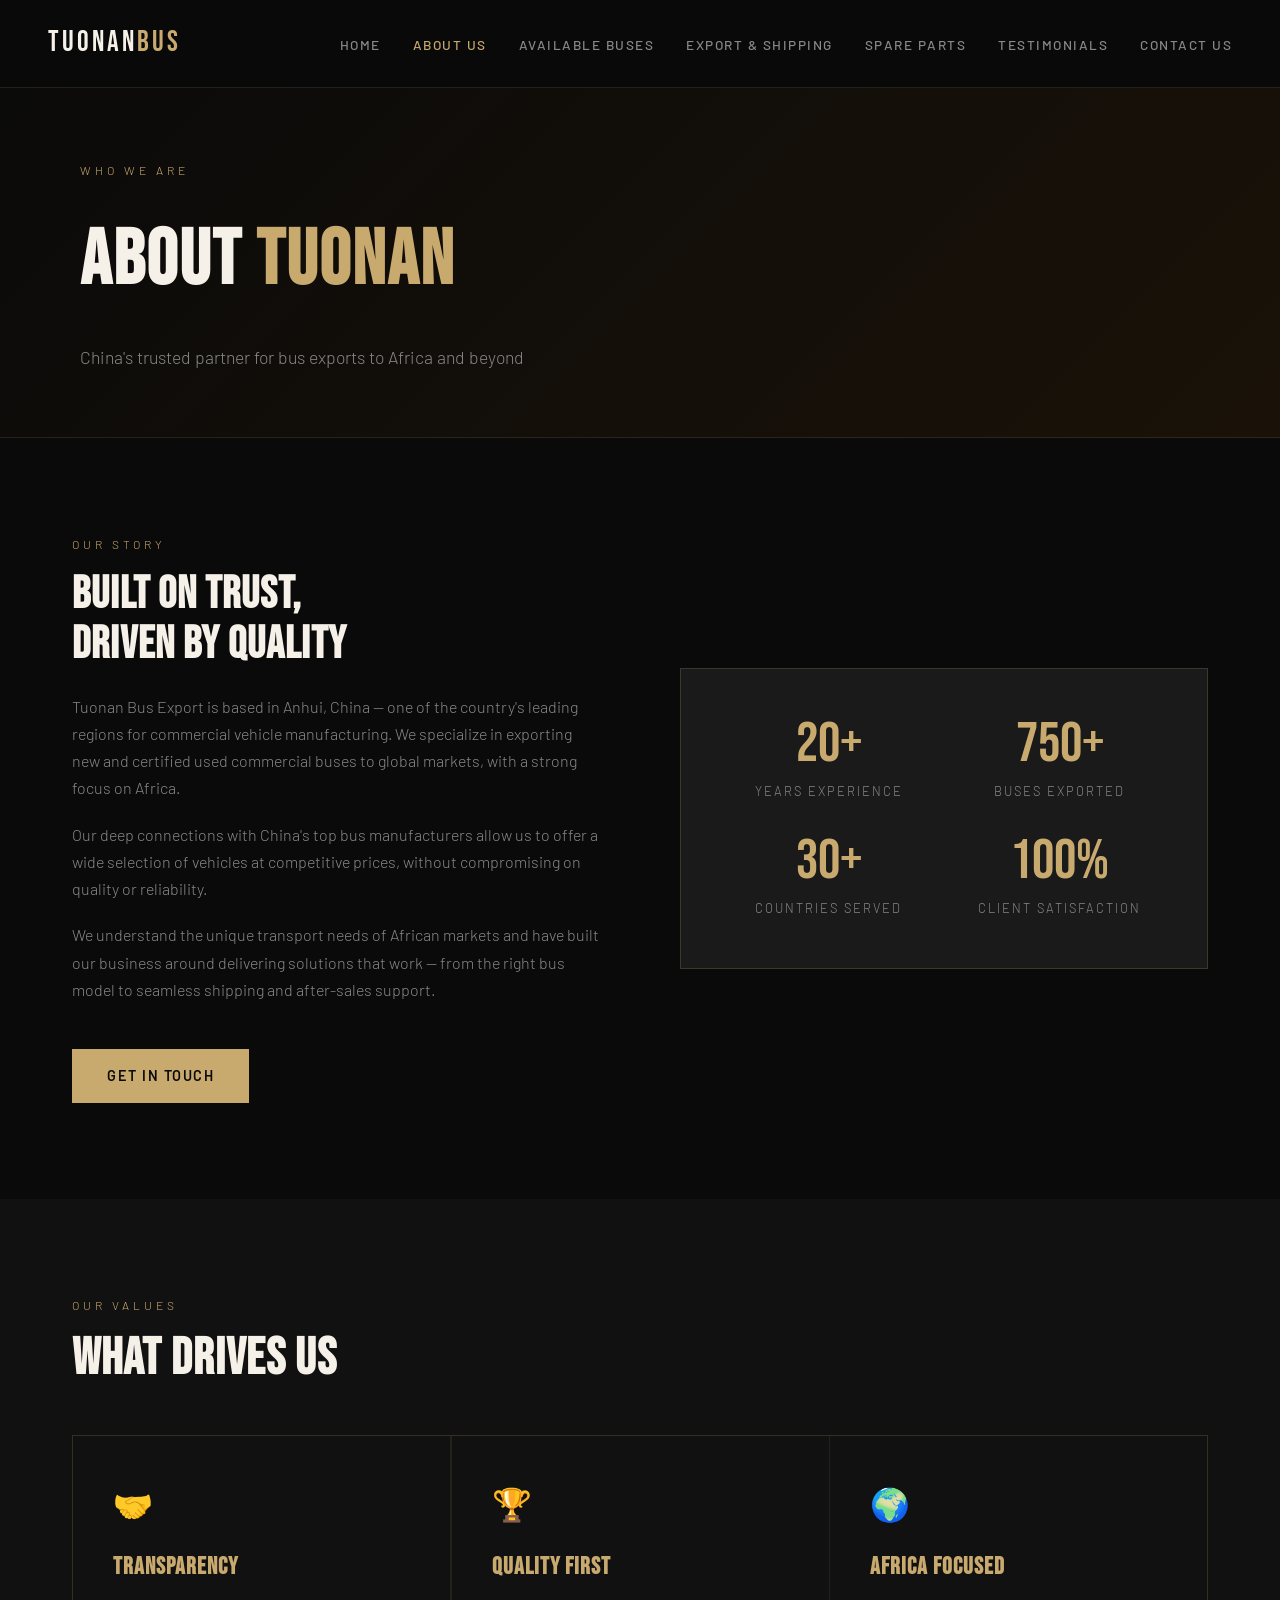
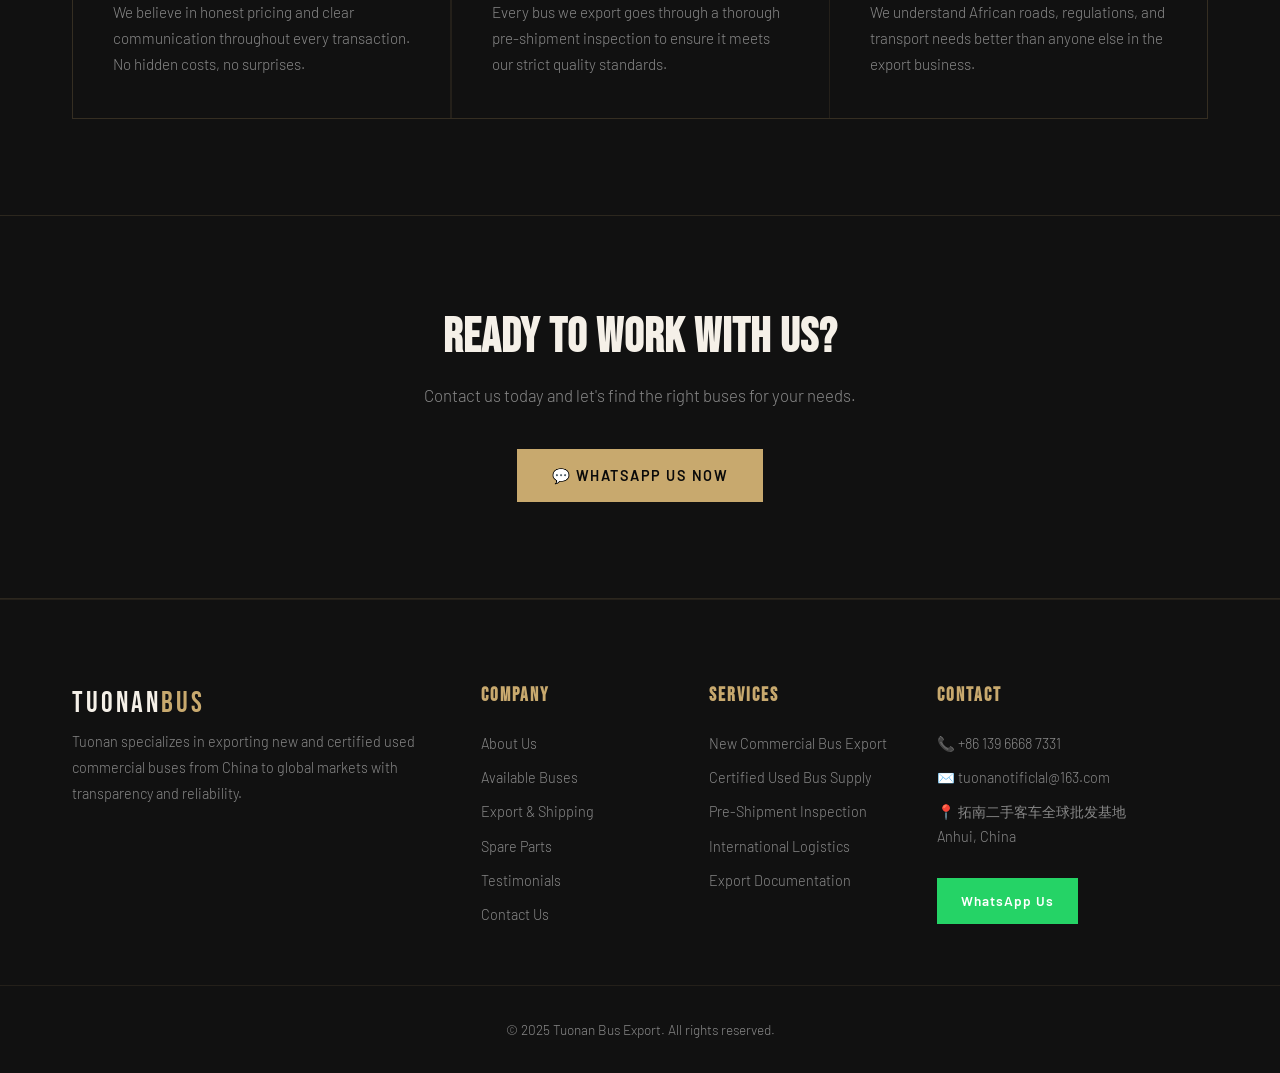
==== about.html @ c0661e37 "Add files via upload" ====
<!DOCTYPE html>
<html lang="en">
<head>
<meta charset="UTF-8">
<meta name="viewport" content="width=device-width, initial-scale=1.0">
<title>About Us | Tuonan Bus Export</title>
<link rel="preconnect" href="https://fonts.googleapis.com">
<link href="https://fonts.googleapis.com/css2?family=Bebas+Neue&family=Barlow:wght@300;400;500;600&display=swap" rel="stylesheet">
<link rel="stylesheet" href="style.css">
</head>
<body>

<nav class="navbar">
  <a href="index.html" class="logo">TUONAN<span>BUS</span></a>
  <button class="hamburger" onclick="toggleMenu()">&#9776;</button>
  <ul class="nav-links" id="navLinks">
    <li><a href="index.html">Home</a></li>
    <li><a href="about.html" class="active">About Us</a></li>
    <li><a href="buses.html">Available Buses</a></li>
    <li><a href="export.html">Export & Shipping</a></li>
    <li><a href="spareparts.html">Spare Parts</a></li>
    <li><a href="testimonials.html">Testimonials</a></li>
    <li><a href="contact.html">Contact Us</a></li>
  </ul>
</nav>

<div class="page-hero">
  <div class="container">
    <div class="section-label">Who We Are</div>
    <h1>About <span>Tuonan</span></h1>
    <p>China's trusted partner for bus exports to Africa and beyond</p>
  </div>
</div>

<section class="about-section">
  <div class="container">
    <div class="about-grid">
      <div class="about-text">
        <div class="section-label">Our Story</div>
        <h2>Built on Trust,<br>Driven by Quality</h2>
        <p>Tuonan Bus Export is based in Anhui, China — one of the country's leading regions for commercial vehicle manufacturing. We specialize in exporting new and certified used commercial buses to global markets, with a strong focus on Africa.</p>
        <p>Our deep connections with China's top bus manufacturers allow us to offer a wide selection of vehicles at competitive prices, without compromising on quality or reliability.</p>
        <p>We understand the unique transport needs of African markets and have built our business around delivering solutions that work — from the right bus model to seamless shipping and after-sales support.</p>
        <br>
        <a href="contact.html" class="btn-primary">Get In Touch</a>
      </div>
      <div class="about-visual">
        <div class="stat-grid">
          <div class="stat-item">
            <div class="stat-num">20+</div>
            <div class="stat-label">Years Experience</div>
          </div>
          <div class="stat-item">
            <div class="stat-num">750+</div>
            <div class="stat-label">Buses Exported</div>
          </div>
          <div class="stat-item">
            <div class="stat-num">30+</div>
            <div class="stat-label">Countries Served</div>
          </div>
          <div class="stat-item">
            <div class="stat-num">100%</div>
            <div class="stat-label">Client Satisfaction</div>
          </div>
        </div>
      </div>
    </div>
  </div>
</section>

<section class="why-section">
  <div class="container">
    <div class="section-label">Our Values</div>
    <h2>What Drives Us</h2>
    <div class="why-grid">
      <div class="why-card">
        <div class="why-icon">🤝</div>
        <h3>Transparency</h3>
        <p>We believe in honest pricing and clear communication throughout every transaction. No hidden costs, no surprises.</p>
      </div>
      <div class="why-card">
        <div class="why-icon">🏆</div>
        <h3>Quality First</h3>
        <p>Every bus we export goes through a thorough pre-shipment inspection to ensure it meets our strict quality standards.</p>
      </div>
      <div class="why-card">
        <div class="why-icon">🌍</div>
        <h3>Africa Focused</h3>
        <p>We understand African roads, regulations, and transport needs better than anyone else in the export business.</p>
      </div>
    </div>
  </div>
</section>

<section class="cta-section">
  <div class="container">
    <h2>Ready to Work With Us?</h2>
    <p>Contact us today and let's find the right buses for your needs.</p>
    <a href="https://wa.me/8613966687331?text=Hello,%20I%20am%20interested%20in%20your%20buses" class="btn-primary" target="_blank">💬 WhatsApp Us Now</a>
  </div>
</section>

<footer class="footer">
  <div class="container footer-grid">
    <div class="footer-col">
      <a href="index.html" class="logo">TUONAN<span>BUS</span></a>
      <p>Tuonan specializes in exporting new and certified used commercial buses from China to global markets with transparency and reliability.</p>
    </div>
    <div class="footer-col">
      <h4>Company</h4>
      <ul>
        <li><a href="about.html">About Us</a></li>
        <li><a href="buses.html">Available Buses</a></li>
        <li><a href="export.html">Export & Shipping</a></li>
        <li><a href="spareparts.html">Spare Parts</a></li>
        <li><a href="testimonials.html">Testimonials</a></li>
        <li><a href="contact.html">Contact Us</a></li>
      </ul>
    </div>
    <div class="footer-col">
      <h4>Services</h4>
      <ul>
        <li>New Commercial Bus Export</li>
        <li>Certified Used Bus Supply</li>
        <li>Pre-Shipment Inspection</li>
        <li>International Logistics</li>
        <li>Export Documentation</li>
      </ul>
    </div>
    <div class="footer-col">
      <h4>Contact</h4>
      <ul>
        <li>📞 +86 139 6668 7331</li>
        <li>✉️ tuonanotificlal@163.com</li>
        <li>📍 拓南二手客车全球批发基地<br>Anhui, China</li>
      </ul>
      <a href="https://wa.me/8613966687331" class="whatsapp-btn" target="_blank">WhatsApp Us</a>
    </div>
  </div>
  <div class="footer-bottom">
    <p>© 2025 Tuonan Bus Export. All rights reserved.</p>
  </div>
</footer>

<script src="main.js"></script>
</body>
</html>
---- style.css ----
/* ===== ROOT & RESET ===== */
:root {
  --gold: #c8a96e;
  --gold-dark: #8b7355;
  --black: #0a0a0a;
  --dark: #111111;
  --dark2: #1a1a1a;
  --dark3: #222222;
  --white: #f5f0e8;
  --gray: #888888;
  --font-display: 'Bebas Neue', sans-serif;
  --font-body: 'Barlow', sans-serif;
}

*, *::before, *::after { box-sizing: border-box; margin: 0; padding: 0; }

html { scroll-behavior: smooth; }

body {
  background: var(--black);
  color: var(--white);
  font-family: var(--font-body);
  font-weight: 300;
  line-height: 1.7;
  overflow-x: hidden;
}

a { text-decoration: none; color: inherit; }
ul { list-style: none; }
img { max-width: 100%; display: block; }

.container {
  max-width: 1200px;
  margin: 0 auto;
  padding: 0 2rem;
}

/* ===== NAVBAR ===== */
.navbar {
  position: fixed;
  top: 0; left: 0; right: 0;
  z-index: 1000;
  display: flex;
  align-items: center;
  justify-content: space-between;
  padding: 1.2rem 3rem;
  background: rgba(10,10,10,0.95);
  backdrop-filter: blur(10px);
  border-bottom: 1px solid rgba(200,169,110,0.15);
}

.logo {
  font-family: var(--font-display);
  font-size: 1.8rem;
  letter-spacing: 3px;
  color: var(--white);
}
.logo span { color: var(--gold); }

.nav-links {
  display: flex;
  gap: 2rem;
  align-items: center;
}

.nav-links a {
  font-size: 0.85rem;
  font-weight: 500;
  letter-spacing: 1.5px;
  text-transform: uppercase;
  color: var(--gray);
  transition: color 0.3s;
}
.nav-links a:hover,
.nav-links a.active { color: var(--gold); }

.hamburger {
  display: none;
  background: none;
  border: none;
  color: var(--white);
  font-size: 1.5rem;
  cursor: pointer;
}

/* ===== BUTTONS ===== */
.btn-primary {
  display: inline-block;
  background: var(--gold);
  color: var(--black);
  padding: 0.9rem 2.2rem;
  font-family: var(--font-body);
  font-weight: 600;
  font-size: 0.9rem;
  letter-spacing: 1.5px;
  text-transform: uppercase;
  transition: background 0.3s, transform 0.2s;
}
.btn-primary:hover { background: #d4b87a; transform: translateY(-2px); }

.btn-secondary {
  display: inline-block;
  border: 1px solid var(--gold);
  color: var(--gold);
  padding: 0.9rem 2.2rem;
  font-weight: 600;
  font-size: 0.9rem;
  letter-spacing: 1.5px;
  text-transform: uppercase;
  transition: all 0.3s;
}
.btn-secondary:hover { background: var(--gold); color: var(--black); }

/* ===== HERO ===== */
.hero {
  position: relative;
  min-height: 100vh;
  display: flex;
  flex-direction: column;
  justify-content: center;
  padding: 8rem 3rem 4rem;
  background: linear-gradient(135deg, #0a0a0a 0%, #1a1208 50%, #0a0a0a 100%);
  overflow: hidden;
}

.hero::before {
  content: '';
  position: absolute;
  top: 0; left: 0; right: 0; bottom: 0;
  background: 
    radial-gradient(ellipse at 70% 50%, rgba(200,169,110,0.08) 0%, transparent 60%),
    radial-gradient(ellipse at 20% 80%, rgba(200,169,110,0.05) 0%, transparent 50%);
  pointer-events: none;
}

.hero-content {
  position: relative;
  max-width: 750px;
  animation: fadeUp 1s ease both;
}

.hero-sub {
  font-size: 0.85rem;
  letter-spacing: 4px;
  text-transform: uppercase;
  color: var(--gold);
  margin-bottom: 1rem;
}

.hero h1 {
  font-family: var(--font-display);
  font-size: clamp(3.5rem, 8vw, 7rem);
  line-height: 1;
  letter-spacing: 2px;
  color: var(--white);
  margin-bottom: 1.5rem;
}
.hero h1 span { color: var(--gold); }

.hero-desc {
  font-size: 1.1rem;
  color: var(--gray);
  max-width: 500px;
  margin-bottom: 2.5rem;
}

.hero-btns {
  display: flex;
  gap: 1rem;
  flex-wrap: wrap;
}

.hero-badge {
  position: relative;
  display: flex;
  align-items: center;
  gap: 0;
  margin-top: 5rem;
  border: 1px solid rgba(200,169,110,0.2);
  width: fit-content;
  animation: fadeUp 1s 0.3s ease both;
}

.badge-item {
  display: flex;
  flex-direction: column;
  padding: 1.5rem 2.5rem;
}

.badge-num {
  font-family: var(--font-display);
  font-size: 2.5rem;
  color: var(--gold);
  line-height: 1;
}

.badge-label {
  font-size: 0.75rem;
  letter-spacing: 2px;
  text-transform: uppercase;
  color: var(--gray);
  margin-top: 0.3rem;
}

.badge-divider {
  width: 1px;
  height: 60px;
  background: rgba(200,169,110,0.2);
}

/* ===== SECTIONS ===== */
.section-label {
  font-size: 0.75rem;
  letter-spacing: 4px;
  text-transform: uppercase;
  color: var(--gold);
  margin-bottom: 1rem;
}

section h2 {
  font-family: var(--font-display);
  font-size: clamp(2rem, 4vw, 3.5rem);
  letter-spacing: 1px;
  line-height: 1.1;
  margin-bottom: 3rem;
}

/* ===== WHY SECTION ===== */
.why-section {
  padding: 6rem 0;
  background: var(--dark);
}

.why-grid {
  display: grid;
  grid-template-columns: repeat(auto-fit, minmax(300px, 1fr));
  gap: 1.5px;
  background: rgba(200,169,110,0.1);
  border: 1px solid rgba(200,169,110,0.1);
}

.why-card {
  background: var(--dark);
  padding: 2.5rem;
  transition: background 0.3s;
}
.why-card:hover { background: var(--dark2); }

.why-icon {
  font-size: 2rem;
  margin-bottom: 1rem;
}

.why-card h3 {
  font-family: var(--font-display);
  font-size: 1.5rem;
  letter-spacing: 1px;
  color: var(--gold);
  margin-bottom: 0.8rem;
}

.why-card p {
  color: var(--gray);
  font-size: 0.95rem;
  line-height: 1.7;
}

/* ===== BUS TYPES ===== */
.bus-types {
  padding: 6rem 0;
  background: var(--black);
}

.bus-grid {
  display: grid;
  grid-template-columns: repeat(auto-fit, minmax(300px, 1fr));
  gap: 1.5rem;
}

.bus-type-card {
  background: var(--dark2);
  border: 1px solid rgba(200,169,110,0.1);
  overflow: hidden;
  transition: transform 0.3s, border-color 0.3s;
}
.bus-type-card:hover { transform: translateY(-5px); border-color: var(--gold); }

.bus-type-img {
  height: 200px;
  opacity: 0.6;
}

.bus-type-card h3 {
  font-family: var(--font-display);
  font-size: 1.8rem;
  letter-spacing: 1px;
  padding: 1.5rem 1.5rem 0.5rem;
  color: var(--white);
}

.bus-type-card p {
  color: var(--gray);
  padding: 0 1.5rem 1rem;
  font-size: 0.95rem;
}

.link-arrow {
  display: inline-block;
  color: var(--gold);
  font-weight: 500;
  font-size: 0.9rem;
  padding: 0 1.5rem 1.5rem;
  letter-spacing: 1px;
  transition: letter-spacing 0.3s;
}
.link-arrow:hover { letter-spacing: 3px; }

/* ===== CTA SECTION ===== */
.cta-section {
  padding: 6rem 0;
  background: var(--dark);
  text-align: center;
  border-top: 1px solid rgba(200,169,110,0.15);
  border-bottom: 1px solid rgba(200,169,110,0.15);
}

.cta-section h2 {
  font-family: var(--font-display);
  font-size: clamp(2rem, 4vw, 3rem);
  margin-bottom: 1rem;
}

.cta-section p {
  color: var(--gray);
  margin-bottom: 2.5rem;
  font-size: 1.05rem;
}

/* ===== FOOTER ===== */
.footer {
  background: var(--dark);
  padding: 5rem 0 2rem;
  border-top: 1px solid rgba(200,169,110,0.1);
}

.footer-grid {
  display: grid;
  grid-template-columns: 2fr 1fr 1fr 1.5fr;
  gap: 3rem;
  margin-bottom: 3rem;
}

.footer-col .logo { margin-bottom: 1rem; }
.footer-col p { color: var(--gray); font-size: 0.9rem; line-height: 1.8; }

.footer-col h4 {
  font-family: var(--font-display);
  font-size: 1.2rem;
  letter-spacing: 2px;
  color: var(--gold);
  margin-bottom: 1.2rem;
}

.footer-col ul li {
  color: var(--gray);
  font-size: 0.9rem;
  margin-bottom: 0.6rem;
  transition: color 0.3s;
}

.footer-col ul li a { color: var(--gray); transition: color 0.3s; }
.footer-col ul li a:hover { color: var(--gold); }

.whatsapp-btn {
  display: inline-block;
  margin-top: 1.2rem;
  background: #25D366;
  color: #fff;
  padding: 0.7rem 1.5rem;
  font-weight: 600;
  font-size: 0.85rem;
  letter-spacing: 1px;
  transition: background 0.3s;
}
.whatsapp-btn:hover { background: #1ebe5d; }

.footer-bottom {
  border-top: 1px solid rgba(200,169,110,0.1);
  padding-top: 2rem;
  text-align: center;
  color: var(--gray);
  font-size: 0.85rem;
}

/* ===== PAGE HERO (inner pages) ===== */
.page-hero {
  padding: 10rem 3rem 4rem;
  background: linear-gradient(135deg, #0a0a0a 0%, #1a1208 100%);
  border-bottom: 1px solid rgba(200,169,110,0.15);
}

.page-hero h1 {
  font-family: var(--font-display);
  font-size: clamp(3rem, 6vw, 5rem);
  letter-spacing: 2px;
  color: var(--white);
}

.page-hero h1 span { color: var(--gold); }
.page-hero p { color: var(--gray); font-size: 1.1rem; margin-top: 1rem; max-width: 600px; }

/* ===== ABOUT PAGE ===== */
.about-section {
  padding: 6rem 0;
}

.about-grid {
  display: grid;
  grid-template-columns: 1fr 1fr;
  gap: 5rem;
  align-items: center;
}

.about-text h2 {
  font-family: var(--font-display);
  font-size: 2.8rem;
  letter-spacing: 1px;
  margin-bottom: 1.5rem;
}

.about-text p { color: var(--gray); margin-bottom: 1.2rem; font-size: 1rem; }

.about-visual {
  background: var(--dark2);
  border: 1px solid rgba(200,169,110,0.2);
  padding: 3rem;
}

.stat-grid {
  display: grid;
  grid-template-columns: 1fr 1fr;
  gap: 2rem;
}

.stat-item { text-align: center; }
.stat-num {
  font-family: var(--font-display);
  font-size: 3.5rem;
  color: var(--gold);
  line-height: 1;
}
.stat-label {
  font-size: 0.8rem;
  letter-spacing: 2px;
  text-transform: uppercase;
  color: var(--gray);
  margin-top: 0.5rem;
}

/* ===== BUSES PAGE ===== */
.buses-section {
  padding: 6rem 0;
}

.buses-grid {
  display: grid;
  grid-template-columns: repeat(auto-fit, minmax(350px, 1fr));
  gap: 2rem;
}

.bus-card {
  background: var(--dark2);
  border: 1px solid rgba(200,169,110,0.1);
  transition: border-color 0.3s, transform 0.3s;
}
.bus-card:hover { border-color: var(--gold); transform: translateY(-5px); }

.bus-card-img {
  height: 220px;
  background: linear-gradient(135deg, var(--dark3), var(--dark2));
  display: flex;
  align-items: center;
  justify-content: center;
  font-size: 4rem;
}

.bus-card-body { padding: 1.5rem; }

.bus-card-body h3 {
  font-family: var(--font-display);
  font-size: 1.8rem;
  letter-spacing: 1px;
  color: var(--white);
  margin-bottom: 0.5rem;
}

.bus-tag {
  display: inline-block;
  background: rgba(200,169,110,0.15);
  color: var(--gold);
  font-size: 0.75rem;
  letter-spacing: 2px;
  text-transform: uppercase;
  padding: 0.3rem 0.8rem;
  margin-bottom: 1rem;
}

.bus-card-body p { color: var(--gray); font-size: 0.95rem; margin-bottom: 1.5rem; }

.bus-specs {
  display: grid;
  grid-template-columns: 1fr 1fr;
  gap: 0.8rem;
  margin-bottom: 1.5rem;
  padding-top: 1rem;
  border-top: 1px solid rgba(200,169,110,0.1);
}

.spec { font-size: 0.85rem; color: var(--gray); }
.spec strong { color: var(--white); display: block; }

/* ===== EXPORT PAGE ===== */
.export-section {
  padding: 6rem 0;
}

.process-steps {
  display: grid;
  grid-template-columns: repeat(auto-fit, minmax(250px, 1fr));
  gap: 0;
  border: 1px solid rgba(200,169,110,0.1);
}

.step {
  padding: 2.5rem;
  border-right: 1px solid rgba(200,169,110,0.1);
  position: relative;
}
.step:last-child { border-right: none; }

.step-num {
  font-family: var(--font-display);
  font-size: 4rem;
  color: rgba(200,169,110,0.15);
  line-height: 1;
  margin-bottom: 1rem;
}

.step h3 {
  font-family: var(--font-display);
  font-size: 1.4rem;
  color: var(--gold);
  margin-bottom: 0.8rem;
  letter-spacing: 1px;
}

.step p { color: var(--gray); font-size: 0.9rem; }

/* ===== SPARE PARTS PAGE ===== */
.parts-section { padding: 6rem 0; }

.parts-grid {
  display: grid;
  grid-template-columns: repeat(auto-fit, minmax(280px, 1fr));
  gap: 1.5rem;
}

.part-card {
  background: var(--dark2);
  border: 1px solid rgba(200,169,110,0.1);
  padding: 2rem;
  transition: border-color 0.3s;
}
.part-card:hover { border-color: var(--gold); }

.part-icon { font-size: 2.5rem; margin-bottom: 1rem; }

.part-card h3 {
  font-family: var(--font-display);
  font-size: 1.5rem;
  letter-spacing: 1px;
  color: var(--white);
  margin-bottom: 0.8rem;
}

.part-card p { color: var(--gray); font-size: 0.9rem; }

/* ===== TESTIMONIALS PAGE ===== */
.testimonials-section { padding: 6rem 0; }

.testimonials-grid {
  display: grid;
  grid-template-columns: repeat(auto-fit, minmax(350px, 1fr));
  gap: 2rem;
}

.testimonial-card {
  background: var(--dark2);
  border: 1px solid rgba(200,169,110,0.1);
  padding: 2.5rem;
  position: relative;
}

.testimonial-card::before {
  content: '"';
  font-family: var(--font-display);
  font-size: 6rem;
  color: rgba(200,169,110,0.15);
  position: absolute;
  top: 0.5rem;
  left: 1.5rem;
  line-height: 1;
}

.testimonial-text {
  color: var(--gray);
  font-size: 1rem;
  line-height: 1.8;
  margin-bottom: 1.5rem;
  margin-top: 1.5rem;
}

.testimonial-author h4 {
  font-weight: 600;
  color: var(--white);
  margin-bottom: 0.2rem;
}

.testimonial-author span {
  font-size: 0.85rem;
  color: var(--gold);
  letter-spacing: 1px;
}

.stars { color: var(--gold); font-size: 1.1rem; margin-bottom: 0.5rem; }

/* ===== CONTACT PAGE ===== */
.contact-section { padding: 6rem 0; }

.contact-grid {
  display: grid;
  grid-template-columns: 1fr 1.5fr;
  gap: 4rem;
}

.contact-info h2 {
  font-family: var(--font-display);
  font-size: 2.5rem;
  letter-spacing: 1px;
  margin-bottom: 1.5rem;
}

.contact-info p { color: var(--gray); margin-bottom: 2rem; }

.contact-detail {
  display: flex;
  gap: 1rem;
  align-items: flex-start;
  margin-bottom: 1.5rem;
}

.contact-detail-icon {
  font-size: 1.5rem;
  margin-top: 0.2rem;
}

.contact-detail h4 {
  font-weight: 600;
  color: var(--white);
  margin-bottom: 0.3rem;
  font-size: 0.9rem;
  letter-spacing: 1px;
  text-transform: uppercase;
}

.contact-detail p { color: var(--gray); font-size: 0.95rem; margin: 0; }

.contact-form {
  background: var(--dark2);
  border: 1px solid rgba(200,169,110,0.1);
  padding: 3rem;
}

.contact-form h3 {
  font-family: var(--font-display);
  font-size: 1.8rem;
  letter-spacing: 1px;
  margin-bottom: 2rem;
  color: var(--gold);
}

.form-group { margin-bottom: 1.5rem; }

.form-group label {
  display: block;
  font-size: 0.8rem;
  letter-spacing: 2px;
  text-transform: uppercase;
  color: var(--gray);
  margin-bottom: 0.5rem;
}

.form-group input,
.form-group select,
.form-group textarea {
  width: 100%;
  background: var(--dark3);
  border: 1px solid rgba(200,169,110,0.15);
  color: var(--white);
  padding: 0.9rem 1.2rem;
  font-family: var(--font-body);
  font-size: 0.95rem;
  outline: none;
  transition: border-color 0.3s;
}

.form-group input:focus,
.form-group select:focus,
.form-group textarea:focus { border-color: var(--gold); }

.form-group textarea { resize: vertical; min-height: 120px; }

.form-group select option { background: var(--dark3); }

/* ===== ANIMATIONS ===== */
@keyframes fadeUp {
  from { opacity: 0; transform: translateY(30px); }
  to { opacity: 1; transform: translateY(0); }
}

/* ===== RESPONSIVE ===== */
@media (max-width: 900px) {
  .navbar { padding: 1rem 1.5rem; }
  .nav-links { display: none; flex-direction: column; position: absolute; top: 100%; left: 0; right: 0; background: var(--dark); padding: 2rem; gap: 1.5rem; border-bottom: 1px solid rgba(200,169,110,0.1); }
  .nav-links.open { display: flex; }
  .hamburger { display: block; }
  .hero { padding: 7rem 1.5rem 3rem; }
  .hero-badge { flex-direction: column; width: 100%; }
  .badge-divider { width: 100%; height: 1px; }
  .footer-grid { grid-template-columns: 1fr 1fr; }
  .about-grid { grid-template-columns: 1fr; }
  .contact-grid { grid-template-columns: 1fr; }
  .process-steps { grid-template-columns: 1fr 1fr; }
  .step { border-right: none; border-bottom: 1px solid rgba(200,169,110,0.1); }
}

@media (max-width: 600px) {
  .footer-grid { grid-template-columns: 1fr; }
  .process-steps { grid-template-columns: 1fr; }
  .hero h1 { font-size: 3rem; }
  .hero-btns { flex-direction: column; }
  .btn-primary, .btn-secondary { text-align: center; }
}
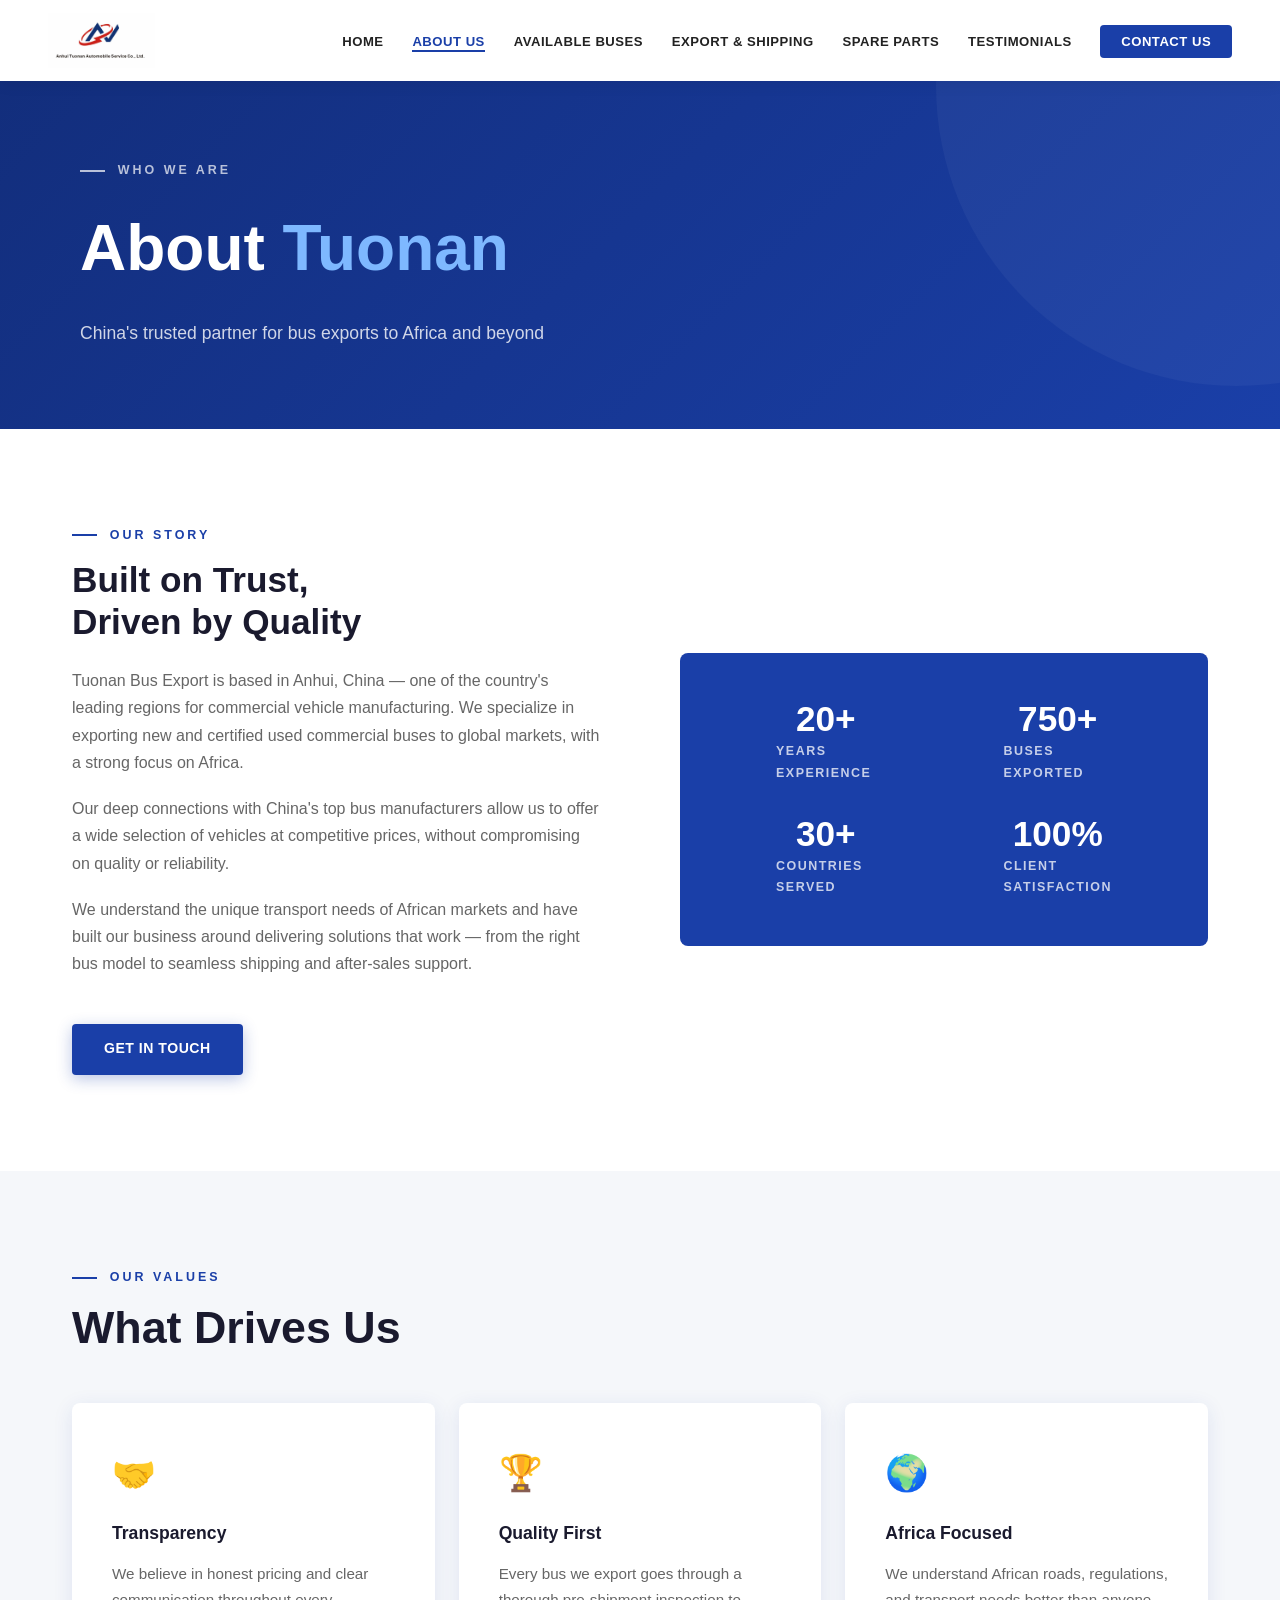
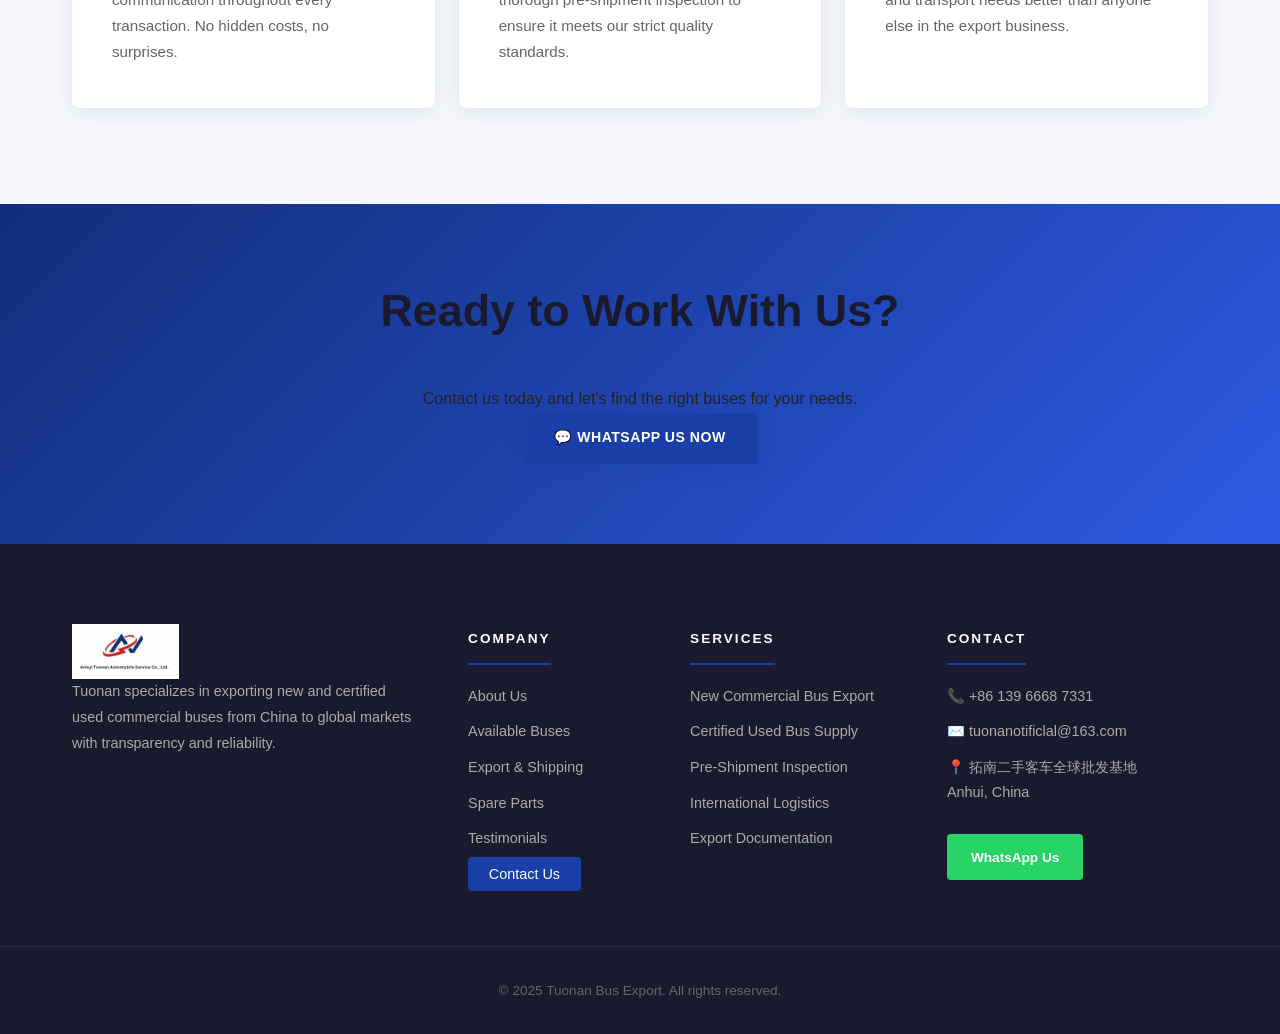
==== commit 56ff42f1: "Add files via upload" ====
--- a/about.html
+++ b/about.html
@@ -11,7 +11,7 @@
 <body>
 
 <nav class="navbar">
-  <a href="index.html" class="logo">TUONAN<span>BUS</span></a>
+  <a href="index.html" class="logo"><img src="logo.jpg" alt="Tuonan Bus Export Logo"></a>
   <button class="hamburger" onclick="toggleMenu()">&#9776;</button>
   <ul class="nav-links" id="navLinks">
     <li><a href="index.html">Home</a></li>
@@ -20,7 +20,7 @@
     <li><a href="export.html">Export & Shipping</a></li>
     <li><a href="spareparts.html">Spare Parts</a></li>
     <li><a href="testimonials.html">Testimonials</a></li>
-    <li><a href="contact.html">Contact Us</a></li>
+    <li><a href="contact.html" class="nav-cta">Contact Us</a></li>
   </ul>
 </nav>
 
@@ -103,7 +103,7 @@
 <footer class="footer">
   <div class="container footer-grid">
     <div class="footer-col">
-      <a href="index.html" class="logo">TUONAN<span>BUS</span></a>
+      <a href="index.html" class="logo"><img src="logo.jpg" alt="Tuonan Bus Export Logo"></a>
       <p>Tuonan specializes in exporting new and certified used commercial buses from China to global markets with transparency and reliability.</p>
     </div>
     <div class="footer-col">
@@ -114,7 +114,7 @@
         <li><a href="export.html">Export & Shipping</a></li>
         <li><a href="spareparts.html">Spare Parts</a></li>
         <li><a href="testimonials.html">Testimonials</a></li>
-        <li><a href="contact.html">Contact Us</a></li>
+        <li><a href="contact.html" class="nav-cta">Contact Us</a></li>
       </ul>
     </div>
     <div class="footer-col">
--- a/style.css
+++ b/style.css
@@ -1,26 +1,29 @@
 /* ===== ROOT & RESET ===== */
 :root {
-  --gold: #c8a96e;
-  --gold-dark: #8b7355;
-  --black: #0a0a0a;
-  --dark: #111111;
-  --dark2: #1a1a1a;
-  --dark3: #222222;
-  --white: #f5f0e8;
-  --gray: #888888;
-  --font-display: 'Bebas Neue', sans-serif;
-  --font-body: 'Barlow', sans-serif;
+  --blue: #1a3fa8;
+  --blue-dark: #122d7a;
+  --blue-light: #2d5be3;
+  --red: #cc2222;
+  --white: #ffffff;
+  --off-white: #f5f7fa;
+  --light-gray: #eef1f6;
+  --gray: #666666;
+  --dark: #1a1a2e;
+  --text: #222222;
+  --font-heading: 'Montserrat', sans-serif;
+  --font-body: 'Open Sans', sans-serif;
+  --shadow: 0 4px 20px rgba(26,63,168,0.10);
+  --shadow-lg: 0 8px 40px rgba(26,63,168,0.15);
 }
 
 *, *::before, *::after { box-sizing: border-box; margin: 0; padding: 0; }
-
 html { scroll-behavior: smooth; }
 
 body {
-  background: var(--black);
-  color: var(--white);
+  background: var(--white);
+  color: var(--text);
   font-family: var(--font-body);
-  font-weight: 300;
+  font-weight: 400;
   line-height: 1.7;
   overflow-x: hidden;
 }
@@ -34,6 +37,9 @@
   margin: 0 auto;
   padding: 0 2rem;
 }
+
+.center { text-align: center; }
+.center-btn { text-align: center; margin-top: 2.5rem; }
 
 /* ===== NAVBAR ===== */
 .navbar {
@@ -43,125 +49,203 @@
   display: flex;
   align-items: center;
   justify-content: space-between;
-  padding: 1.2rem 3rem;
-  background: rgba(10,10,10,0.95);
-  backdrop-filter: blur(10px);
-  border-bottom: 1px solid rgba(200,169,110,0.15);
-}
-
-.logo {
-  font-family: var(--font-display);
-  font-size: 1.8rem;
-  letter-spacing: 3px;
-  color: var(--white);
-}
-.logo span { color: var(--gold); }
+  padding: 0.8rem 3rem;
+  background: var(--white);
+  box-shadow: 0 2px 15px rgba(0,0,0,0.08);
+}
+
+.logo img {
+  height: 55px;
+  width: auto;
+  object-fit: contain;
+}
 
 .nav-links {
   display: flex;
-  gap: 2rem;
+  gap: 1.8rem;
   align-items: center;
 }
 
 .nav-links a {
-  font-size: 0.85rem;
-  font-weight: 500;
-  letter-spacing: 1.5px;
-  text-transform: uppercase;
-  color: var(--gray);
+  font-family: var(--font-heading);
+  font-size: 0.82rem;
+  font-weight: 600;
+  letter-spacing: 0.5px;
+  text-transform: uppercase;
+  color: var(--text);
   transition: color 0.3s;
-}
+  position: relative;
+  padding-bottom: 3px;
+}
+
+.nav-links a::after {
+  content: '';
+  position: absolute;
+  bottom: 0; left: 0;
+  width: 0; height: 2px;
+  background: var(--blue);
+  transition: width 0.3s;
+}
+
+.nav-links a:hover::after,
+.nav-links a.active::after { width: 100%; }
 .nav-links a:hover,
-.nav-links a.active { color: var(--gold); }
+.nav-links a.active { color: var(--blue); }
+
+.nav-cta {
+  background: var(--blue) !important;
+  color: var(--white) !important;
+  padding: 0.55rem 1.3rem !important;
+  border-radius: 4px;
+  transition: background 0.3s !important;
+}
+.nav-cta::after { display: none !important; }
+.nav-cta:hover { background: var(--blue-dark) !important; }
 
 .hamburger {
   display: none;
   background: none;
   border: none;
-  color: var(--white);
-  font-size: 1.5rem;
+  color: var(--text);
+  font-size: 1.6rem;
   cursor: pointer;
 }
 
 /* ===== BUTTONS ===== */
 .btn-primary {
   display: inline-block;
-  background: var(--gold);
-  color: var(--black);
-  padding: 0.9rem 2.2rem;
-  font-family: var(--font-body);
-  font-weight: 600;
-  font-size: 0.9rem;
-  letter-spacing: 1.5px;
-  text-transform: uppercase;
-  transition: background 0.3s, transform 0.2s;
-}
-.btn-primary:hover { background: #d4b87a; transform: translateY(-2px); }
+  background: var(--blue);
+  color: var(--white);
+  padding: 0.85rem 2rem;
+  font-family: var(--font-heading);
+  font-weight: 700;
+  font-size: 0.88rem;
+  letter-spacing: 0.5px;
+  text-transform: uppercase;
+  border-radius: 4px;
+  transition: background 0.3s, transform 0.2s, box-shadow 0.3s;
+  box-shadow: 0 4px 15px rgba(26,63,168,0.3);
+}
+.btn-primary:hover {
+  background: var(--blue-dark);
+  transform: translateY(-2px);
+  box-shadow: 0 6px 20px rgba(26,63,168,0.4);
+}
 
 .btn-secondary {
   display: inline-block;
-  border: 1px solid var(--gold);
-  color: var(--gold);
-  padding: 0.9rem 2.2rem;
-  font-weight: 600;
-  font-size: 0.9rem;
-  letter-spacing: 1.5px;
-  text-transform: uppercase;
+  border: 2px solid var(--white);
+  color: var(--white);
+  padding: 0.85rem 2rem;
+  font-family: var(--font-heading);
+  font-weight: 700;
+  font-size: 0.88rem;
+  letter-spacing: 0.5px;
+  text-transform: uppercase;
+  border-radius: 4px;
   transition: all 0.3s;
 }
-.btn-secondary:hover { background: var(--gold); color: var(--black); }
+.btn-secondary:hover { background: var(--white); color: var(--blue); }
+
+.btn-outline {
+  display: inline-block;
+  border: 2px solid var(--blue);
+  color: var(--blue);
+  padding: 0.85rem 2rem;
+  font-family: var(--font-heading);
+  font-weight: 700;
+  font-size: 0.88rem;
+  letter-spacing: 0.5px;
+  text-transform: uppercase;
+  border-radius: 4px;
+  transition: all 0.3s;
+}
+.btn-outline:hover { background: var(--blue); color: var(--white); }
+
+.btn-white {
+  display: inline-block;
+  background: var(--white);
+  color: var(--blue);
+  padding: 0.85rem 2rem;
+  font-family: var(--font-heading);
+  font-weight: 700;
+  font-size: 0.88rem;
+  letter-spacing: 0.5px;
+  text-transform: uppercase;
+  border-radius: 4px;
+  transition: all 0.3s;
+  box-shadow: 0 4px 15px rgba(0,0,0,0.15);
+}
+.btn-white:hover { background: var(--off-white); transform: translateY(-2px); }
 
 /* ===== HERO ===== */
 .hero {
   position: relative;
   min-height: 100vh;
   display: flex;
-  flex-direction: column;
-  justify-content: center;
-  padding: 8rem 3rem 4rem;
-  background: linear-gradient(135deg, #0a0a0a 0%, #1a1208 50%, #0a0a0a 100%);
+  align-items: center;
+  padding: 6rem 3rem 4rem;
   overflow: hidden;
 }
 
-.hero::before {
-  content: '';
+.hero-video {
+  position: absolute;
+  top: 0; left: 0;
+  width: 100%; height: 100%;
+  object-fit: cover;
+  z-index: 0;
+}
+
+.hero-overlay {
   position: absolute;
   top: 0; left: 0; right: 0; bottom: 0;
-  background: 
-    radial-gradient(ellipse at 70% 50%, rgba(200,169,110,0.08) 0%, transparent 60%),
-    radial-gradient(ellipse at 20% 80%, rgba(200,169,110,0.05) 0%, transparent 50%);
-  pointer-events: none;
+  background: linear-gradient(135deg, rgba(18,45,122,0.85) 0%, rgba(26,63,168,0.65) 100%);
+  z-index: 1;
 }
 
 .hero-content {
   position: relative;
-  max-width: 750px;
+  z-index: 2;
+  max-width: 700px;
   animation: fadeUp 1s ease both;
 }
 
 .hero-sub {
+  font-family: var(--font-heading);
   font-size: 0.85rem;
-  letter-spacing: 4px;
-  text-transform: uppercase;
-  color: var(--gold);
+  font-weight: 600;
+  letter-spacing: 3px;
+  text-transform: uppercase;
+  color: rgba(255,255,255,0.85);
   margin-bottom: 1rem;
+  display: flex;
+  align-items: center;
+  gap: 0.8rem;
+}
+.hero-sub::before {
+  content: '';
+  display: inline-block;
+  width: 30px;
+  height: 2px;
+  background: rgba(255,255,255,0.7);
 }
 
 .hero h1 {
-  font-family: var(--font-display);
-  font-size: clamp(3.5rem, 8vw, 7rem);
-  line-height: 1;
-  letter-spacing: 2px;
+  font-family: var(--font-heading);
+  font-size: clamp(2.8rem, 6vw, 5rem);
+  font-weight: 800;
+  line-height: 1.1;
   color: var(--white);
   margin-bottom: 1.5rem;
 }
-.hero h1 span { color: var(--gold); }
+.hero h1 span { color: #7eb8ff; }
 
 .hero-desc {
   font-size: 1.1rem;
-  color: var(--gray);
-  max-width: 500px;
+  color: rgba(255,255,255,0.85);
+  max-width: 520px;
   margin-bottom: 2.5rem;
+  line-height: 1.8;
 }
 
 .hero-btns {
@@ -170,249 +254,312 @@
   flex-wrap: wrap;
 }
 
-.hero-badge {
-  position: relative;
+/* ===== STATS BAR ===== */
+.stats-bar {
+  background: var(--blue);
+  display: flex;
+  justify-content: center;
+  align-items: center;
+  padding: 1.8rem 2rem;
+  flex-wrap: wrap;
+  gap: 0;
+}
+
+.stat-item {
+  display: flex;
+  flex-direction: column;
+  align-items: center;
+  padding: 0 3rem;
+}
+
+.stat-num {
+  font-family: var(--font-heading);
+  font-size: 2.2rem;
+  font-weight: 800;
+  color: var(--white);
+  line-height: 1;
+}
+
+.stat-label {
+  font-size: 0.78rem;
+  font-weight: 600;
+  letter-spacing: 1.5px;
+  text-transform: uppercase;
+  color: rgba(255,255,255,0.75);
+  margin-top: 0.3rem;
+}
+
+.stat-divider {
+  width: 1px;
+  height: 45px;
+  background: rgba(255,255,255,0.25);
+}
+
+/* ===== SECTION LABELS & HEADINGS ===== */
+.section-label {
+  font-family: var(--font-heading);
+  font-size: 0.78rem;
+  font-weight: 700;
+  letter-spacing: 3px;
+  text-transform: uppercase;
+  color: var(--blue);
+  margin-bottom: 0.8rem;
   display: flex;
   align-items: center;
-  gap: 0;
-  margin-top: 5rem;
-  border: 1px solid rgba(200,169,110,0.2);
-  width: fit-content;
-  animation: fadeUp 1s 0.3s ease both;
-}
-
-.badge-item {
-  display: flex;
-  flex-direction: column;
-  padding: 1.5rem 2.5rem;
-}
-
-.badge-num {
-  font-family: var(--font-display);
-  font-size: 2.5rem;
-  color: var(--gold);
-  line-height: 1;
-}
-
-.badge-label {
-  font-size: 0.75rem;
-  letter-spacing: 2px;
-  text-transform: uppercase;
-  color: var(--gray);
-  margin-top: 0.3rem;
-}
-
-.badge-divider {
-  width: 1px;
-  height: 60px;
-  background: rgba(200,169,110,0.2);
-}
-
-/* ===== SECTIONS ===== */
-.section-label {
-  font-size: 0.75rem;
-  letter-spacing: 4px;
-  text-transform: uppercase;
-  color: var(--gold);
-  margin-bottom: 1rem;
-}
+  gap: 0.8rem;
+}
+.section-label.center { justify-content: center; }
+.section-label::before {
+  content: '';
+  display: inline-block;
+  width: 25px;
+  height: 2px;
+  background: var(--blue);
+}
+.section-label.center::before { display: none; }
 
 section h2 {
-  font-family: var(--font-display);
-  font-size: clamp(2rem, 4vw, 3.5rem);
-  letter-spacing: 1px;
-  line-height: 1.1;
+  font-family: var(--font-heading);
+  font-size: clamp(1.8rem, 3.5vw, 2.8rem);
+  font-weight: 800;
+  line-height: 1.2;
+  color: var(--dark);
   margin-bottom: 3rem;
 }
+
+/* ===== ABOUT SNIPPET ===== */
+.about-snippet {
+  padding: 6rem 0;
+  background: var(--white);
+}
+
+.about-snippet-grid {
+  display: grid;
+  grid-template-columns: 1fr 1fr;
+  gap: 5rem;
+  align-items: center;
+}
+
+.about-snippet-img img {
+  width: 100%;
+  height: 420px;
+  object-fit: cover;
+  border-radius: 8px;
+  box-shadow: var(--shadow-lg);
+}
+
+.about-snippet-text h2 { margin-bottom: 1.5rem; }
+.about-snippet-text p { color: var(--gray); margin-bottom: 1.2rem; font-size: 1rem; line-height: 1.8; }
+.about-snippet-text .btn-outline { margin-top: 1rem; }
 
 /* ===== WHY SECTION ===== */
 .why-section {
   padding: 6rem 0;
-  background: var(--dark);
+  background: var(--off-white);
 }
 
 .why-grid {
   display: grid;
-  grid-template-columns: repeat(auto-fit, minmax(300px, 1fr));
-  gap: 1.5px;
-  background: rgba(200,169,110,0.1);
-  border: 1px solid rgba(200,169,110,0.1);
+  grid-template-columns: repeat(3, 1fr);
+  gap: 1.5rem;
 }
 
 .why-card {
-  background: var(--dark);
+  background: var(--white);
   padding: 2.5rem;
-  transition: background 0.3s;
-}
-.why-card:hover { background: var(--dark2); }
-
-.why-icon {
-  font-size: 2rem;
+  border-radius: 8px;
+  box-shadow: var(--shadow);
+  border-bottom: 3px solid transparent;
+  transition: border-color 0.3s, transform 0.3s, box-shadow 0.3s;
+}
+.why-card:hover {
+  border-color: var(--blue);
+  transform: translateY(-5px);
+  box-shadow: var(--shadow-lg);
+}
+
+.why-icon { font-size: 2.2rem; margin-bottom: 1rem; }
+
+.why-card h3 {
+  font-family: var(--font-heading);
+  font-size: 1.1rem;
+  font-weight: 700;
+  color: var(--dark);
+  margin-bottom: 0.8rem;
+}
+
+.why-card p { color: var(--gray); font-size: 0.95rem; line-height: 1.7; }
+
+/* ===== GALLERY ===== */
+.gallery-section {
+  padding: 6rem 0;
+  background: var(--white);
+}
+
+.gallery-grid {
+  display: grid;
+  grid-template-columns: repeat(2, 1fr);
+  gap: 1.2rem;
+}
+
+.gallery-item {
+  position: relative;
+  overflow: hidden;
+  border-radius: 8px;
+  cursor: pointer;
+}
+
+.gallery-item img {
+  width: 100%;
+  height: 280px;
+  object-fit: cover;
+  transition: transform 0.4s ease;
+}
+
+.gallery-item:hover img { transform: scale(1.05); }
+
+.gallery-overlay {
+  position: absolute;
+  bottom: 0; left: 0; right: 0;
+  background: linear-gradient(to top, rgba(18,45,122,0.85), transparent);
+  padding: 2rem 1.5rem 1.2rem;
+  transform: translateY(10px);
+  opacity: 0;
+  transition: all 0.3s;
+}
+
+.gallery-item:hover .gallery-overlay { opacity: 1; transform: translateY(0); }
+
+.gallery-overlay span {
+  color: var(--white);
+  font-family: var(--font-heading);
+  font-weight: 600;
+  font-size: 1rem;
+  letter-spacing: 1px;
+}
+
+/* ===== CTA ===== */
+.cta-section {
+  background: linear-gradient(135deg, var(--blue-dark), var(--blue-light));
+  padding: 5rem 0;
+  text-align: center;
+}
+
+.cta-inner h2 {
+  font-family: var(--font-heading);
+  font-size: clamp(1.8rem, 3.5vw, 2.5rem);
+  font-weight: 800;
+  color: var(--white);
   margin-bottom: 1rem;
 }
 
-.why-card h3 {
-  font-family: var(--font-display);
-  font-size: 1.5rem;
-  letter-spacing: 1px;
-  color: var(--gold);
-  margin-bottom: 0.8rem;
-}
-
-.why-card p {
-  color: var(--gray);
-  font-size: 0.95rem;
-  line-height: 1.7;
-}
-
-/* ===== BUS TYPES ===== */
-.bus-types {
-  padding: 6rem 0;
-  background: var(--black);
-}
-
-.bus-grid {
-  display: grid;
-  grid-template-columns: repeat(auto-fit, minmax(300px, 1fr));
-  gap: 1.5rem;
-}
-
-.bus-type-card {
-  background: var(--dark2);
-  border: 1px solid rgba(200,169,110,0.1);
-  overflow: hidden;
-  transition: transform 0.3s, border-color 0.3s;
-}
-.bus-type-card:hover { transform: translateY(-5px); border-color: var(--gold); }
-
-.bus-type-img {
-  height: 200px;
-  opacity: 0.6;
-}
-
-.bus-type-card h3 {
-  font-family: var(--font-display);
-  font-size: 1.8rem;
-  letter-spacing: 1px;
-  padding: 1.5rem 1.5rem 0.5rem;
-  color: var(--white);
-}
-
-.bus-type-card p {
-  color: var(--gray);
-  padding: 0 1.5rem 1rem;
-  font-size: 0.95rem;
-}
-
-.link-arrow {
-  display: inline-block;
-  color: var(--gold);
-  font-weight: 500;
-  font-size: 0.9rem;
-  padding: 0 1.5rem 1.5rem;
-  letter-spacing: 1px;
-  transition: letter-spacing 0.3s;
-}
-.link-arrow:hover { letter-spacing: 3px; }
-
-/* ===== CTA SECTION ===== */
-.cta-section {
-  padding: 6rem 0;
-  background: var(--dark);
-  text-align: center;
-  border-top: 1px solid rgba(200,169,110,0.15);
-  border-bottom: 1px solid rgba(200,169,110,0.15);
-}
-
-.cta-section h2 {
-  font-family: var(--font-display);
-  font-size: clamp(2rem, 4vw, 3rem);
-  margin-bottom: 1rem;
-}
-
-.cta-section p {
-  color: var(--gray);
+.cta-inner p {
+  color: rgba(255,255,255,0.85);
+  font-size: 1.05rem;
   margin-bottom: 2.5rem;
-  font-size: 1.05rem;
 }
 
 /* ===== FOOTER ===== */
 .footer {
   background: var(--dark);
   padding: 5rem 0 2rem;
-  border-top: 1px solid rgba(200,169,110,0.1);
 }
 
 .footer-grid {
   display: grid;
-  grid-template-columns: 2fr 1fr 1fr 1.5fr;
+  grid-template-columns: 2fr 1fr 1.2fr 1.5fr;
   gap: 3rem;
   margin-bottom: 3rem;
 }
 
-.footer-col .logo { margin-bottom: 1rem; }
-.footer-col p { color: var(--gray); font-size: 0.9rem; line-height: 1.8; }
+.footer-logo {
+  height: 55px;
+  width: auto;
+  margin-bottom: 1.2rem;
+  filter: brightness(0) invert(1);
+}
+
+.footer-col p { color: #aaaaaa; font-size: 0.9rem; line-height: 1.8; }
 
 .footer-col h4 {
-  font-family: var(--font-display);
-  font-size: 1.2rem;
+  font-family: var(--font-heading);
+  font-size: 0.85rem;
+  font-weight: 700;
   letter-spacing: 2px;
-  color: var(--gold);
+  text-transform: uppercase;
+  color: var(--white);
   margin-bottom: 1.2rem;
+  padding-bottom: 0.8rem;
+  border-bottom: 2px solid var(--blue);
+  display: inline-block;
 }
 
 .footer-col ul li {
-  color: var(--gray);
+  color: #aaaaaa;
   font-size: 0.9rem;
-  margin-bottom: 0.6rem;
-  transition: color 0.3s;
-}
-
-.footer-col ul li a { color: var(--gray); transition: color 0.3s; }
-.footer-col ul li a:hover { color: var(--gold); }
+  margin-bottom: 0.7rem;
+}
+
+.footer-col ul li a { color: #aaaaaa; transition: color 0.3s; }
+.footer-col ul li a:hover { color: var(--white); }
 
 .whatsapp-btn {
   display: inline-block;
   margin-top: 1.2rem;
   background: #25D366;
-  color: #fff;
+  color: var(--white);
   padding: 0.7rem 1.5rem;
-  font-weight: 600;
+  font-family: var(--font-heading);
+  font-weight: 700;
   font-size: 0.85rem;
-  letter-spacing: 1px;
-  transition: background 0.3s;
-}
-.whatsapp-btn:hover { background: #1ebe5d; }
+  border-radius: 4px;
+  transition: background 0.3s, transform 0.2s;
+}
+.whatsapp-btn:hover { background: #1ebe5d; transform: translateY(-2px); }
 
 .footer-bottom {
-  border-top: 1px solid rgba(200,169,110,0.1);
+  border-top: 1px solid rgba(255,255,255,0.08);
   padding-top: 2rem;
   text-align: center;
-  color: var(--gray);
+  color: #666;
   font-size: 0.85rem;
 }
 
 /* ===== PAGE HERO (inner pages) ===== */
 .page-hero {
-  padding: 10rem 3rem 4rem;
-  background: linear-gradient(135deg, #0a0a0a 0%, #1a1208 100%);
-  border-bottom: 1px solid rgba(200,169,110,0.15);
-}
+  padding: 10rem 3rem 5rem;
+  background: linear-gradient(135deg, var(--blue-dark) 0%, var(--blue) 100%);
+  position: relative;
+  overflow: hidden;
+}
+
+.page-hero::before {
+  content: '';
+  position: absolute;
+  top: -50%; right: -20%;
+  width: 600px; height: 600px;
+  border-radius: 50%;
+  background: rgba(255,255,255,0.04);
+  pointer-events: none;
+}
+
+.page-hero .section-label { color: rgba(255,255,255,0.7); }
+.page-hero .section-label::before { background: rgba(255,255,255,0.7); }
 
 .page-hero h1 {
-  font-family: var(--font-display);
-  font-size: clamp(3rem, 6vw, 5rem);
-  letter-spacing: 2px;
-  color: var(--white);
-}
-
-.page-hero h1 span { color: var(--gold); }
-.page-hero p { color: var(--gray); font-size: 1.1rem; margin-top: 1rem; max-width: 600px; }
+  font-family: var(--font-heading);
+  font-size: clamp(2.5rem, 5vw, 4rem);
+  font-weight: 800;
+  color: var(--white);
+  margin-bottom: 1rem;
+  margin-top: 0;
+}
+
+.page-hero h1 span { color: #7eb8ff; }
+.page-hero p { color: rgba(255,255,255,0.8); font-size: 1.1rem; max-width: 550px; margin: 0; }
 
 /* ===== ABOUT PAGE ===== */
-.about-section {
-  padding: 6rem 0;
-}
+.about-section { padding: 6rem 0; }
 
 .about-grid {
   display: grid;
@@ -421,18 +568,12 @@
   align-items: center;
 }
 
-.about-text h2 {
-  font-family: var(--font-display);
-  font-size: 2.8rem;
-  letter-spacing: 1px;
-  margin-bottom: 1.5rem;
-}
-
-.about-text p { color: var(--gray); margin-bottom: 1.2rem; font-size: 1rem; }
+.about-text h2 { font-family: var(--font-heading); font-size: 2.2rem; font-weight: 800; margin-bottom: 1.5rem; }
+.about-text p { color: var(--gray); margin-bottom: 1.2rem; }
 
 .about-visual {
-  background: var(--dark2);
-  border: 1px solid rgba(200,169,110,0.2);
+  background: var(--blue);
+  border-radius: 8px;
   padding: 3rem;
 }
 
@@ -442,70 +583,78 @@
   gap: 2rem;
 }
 
-.stat-item { text-align: center; }
-.stat-num {
-  font-family: var(--font-display);
-  font-size: 3.5rem;
-  color: var(--gold);
+.stat-item-v { text-align: center; }
+.stat-num-v {
+  font-family: var(--font-heading);
+  font-size: 3rem;
+  font-weight: 800;
+  color: var(--white);
   line-height: 1;
 }
-.stat-label {
+.stat-label-v {
   font-size: 0.8rem;
-  letter-spacing: 2px;
-  text-transform: uppercase;
-  color: var(--gray);
+  font-weight: 600;
+  letter-spacing: 1.5px;
+  text-transform: uppercase;
+  color: rgba(255,255,255,0.75);
   margin-top: 0.5rem;
 }
 
 /* ===== BUSES PAGE ===== */
-.buses-section {
-  padding: 6rem 0;
-}
+.buses-section { padding: 6rem 0; background: var(--off-white); }
 
 .buses-grid {
   display: grid;
-  grid-template-columns: repeat(auto-fit, minmax(350px, 1fr));
+  grid-template-columns: repeat(auto-fit, minmax(340px, 1fr));
   gap: 2rem;
 }
 
 .bus-card {
-  background: var(--dark2);
-  border: 1px solid rgba(200,169,110,0.1);
-  transition: border-color 0.3s, transform 0.3s;
-}
-.bus-card:hover { border-color: var(--gold); transform: translateY(-5px); }
+  background: var(--white);
+  border-radius: 8px;
+  overflow: hidden;
+  box-shadow: var(--shadow);
+  transition: transform 0.3s, box-shadow 0.3s;
+}
+.bus-card:hover { transform: translateY(-5px); box-shadow: var(--shadow-lg); }
 
 .bus-card-img {
   height: 220px;
-  background: linear-gradient(135deg, var(--dark3), var(--dark2));
-  display: flex;
-  align-items: center;
-  justify-content: center;
-  font-size: 4rem;
-}
-
-.bus-card-body { padding: 1.5rem; }
-
-.bus-card-body h3 {
-  font-family: var(--font-display);
-  font-size: 1.8rem;
-  letter-spacing: 1px;
-  color: var(--white);
-  margin-bottom: 0.5rem;
-}
+  overflow: hidden;
+}
+.bus-card-img img {
+  width: 100%;
+  height: 100%;
+  object-fit: cover;
+  transition: transform 0.4s;
+}
+.bus-card:hover .bus-card-img img { transform: scale(1.05); }
+
+.bus-card-body { padding: 1.8rem; }
 
 .bus-tag {
   display: inline-block;
-  background: rgba(200,169,110,0.15);
-  color: var(--gold);
-  font-size: 0.75rem;
+  background: rgba(26,63,168,0.1);
+  color: var(--blue);
+  font-family: var(--font-heading);
+  font-size: 0.72rem;
+  font-weight: 700;
   letter-spacing: 2px;
   text-transform: uppercase;
   padding: 0.3rem 0.8rem;
-  margin-bottom: 1rem;
-}
-
-.bus-card-body p { color: var(--gray); font-size: 0.95rem; margin-bottom: 1.5rem; }
+  border-radius: 3px;
+  margin-bottom: 0.8rem;
+}
+
+.bus-card-body h3 {
+  font-family: var(--font-heading);
+  font-size: 1.3rem;
+  font-weight: 700;
+  color: var(--dark);
+  margin-bottom: 0.6rem;
+}
+
+.bus-card-body p { color: var(--gray); font-size: 0.92rem; margin-bottom: 1.2rem; line-height: 1.7; }
 
 .bus-specs {
   display: grid;
@@ -513,126 +662,95 @@
   gap: 0.8rem;
   margin-bottom: 1.5rem;
   padding-top: 1rem;
-  border-top: 1px solid rgba(200,169,110,0.1);
+  border-top: 1px solid var(--light-gray);
 }
 
 .spec { font-size: 0.85rem; color: var(--gray); }
-.spec strong { color: var(--white); display: block; }
-
-/* ===== EXPORT PAGE ===== */
-.export-section {
-  padding: 6rem 0;
-}
+.spec strong { color: var(--dark); display: block; font-weight: 600; }
+
+/* ===== PROCESS STEPS ===== */
+.export-section { padding: 6rem 0; }
 
 .process-steps {
   display: grid;
-  grid-template-columns: repeat(auto-fit, minmax(250px, 1fr));
-  gap: 0;
-  border: 1px solid rgba(200,169,110,0.1);
+  grid-template-columns: repeat(3, 1fr);
+  gap: 1.5rem;
+  margin-bottom: 5rem;
 }
 
 .step {
+  background: var(--white);
+  border-radius: 8px;
   padding: 2.5rem;
-  border-right: 1px solid rgba(200,169,110,0.1);
-  position: relative;
-}
-.step:last-child { border-right: none; }
+  box-shadow: var(--shadow);
+  border-top: 3px solid var(--blue);
+  transition: transform 0.3s;
+}
+.step:hover { transform: translateY(-5px); }
 
 .step-num {
-  font-family: var(--font-display);
-  font-size: 4rem;
-  color: rgba(200,169,110,0.15);
+  font-family: var(--font-heading);
+  font-size: 3rem;
+  font-weight: 800;
+  color: var(--light-gray);
   line-height: 1;
   margin-bottom: 1rem;
 }
 
 .step h3 {
-  font-family: var(--font-display);
-  font-size: 1.4rem;
-  color: var(--gold);
+  font-family: var(--font-heading);
+  font-size: 1.1rem;
+  font-weight: 700;
+  color: var(--blue);
   margin-bottom: 0.8rem;
-  letter-spacing: 1px;
 }
 
 .step p { color: var(--gray); font-size: 0.9rem; }
 
-/* ===== SPARE PARTS PAGE ===== */
-.parts-section { padding: 6rem 0; }
+/* ===== PARTS PAGE ===== */
+.parts-section { padding: 6rem 0; background: var(--off-white); }
 
 .parts-grid {
   display: grid;
-  grid-template-columns: repeat(auto-fit, minmax(280px, 1fr));
+  grid-template-columns: repeat(auto-fit, minmax(260px, 1fr));
   gap: 1.5rem;
 }
 
 .part-card {
-  background: var(--dark2);
-  border: 1px solid rgba(200,169,110,0.1);
+  background: var(--white);
+  border-radius: 8px;
   padding: 2rem;
-  transition: border-color 0.3s;
-}
-.part-card:hover { border-color: var(--gold); }
-
-.part-icon { font-size: 2.5rem; margin-bottom: 1rem; }
-
-.part-card h3 {
-  font-family: var(--font-display);
-  font-size: 1.5rem;
-  letter-spacing: 1px;
-  color: var(--white);
-  margin-bottom: 0.8rem;
-}
-
+  box-shadow: var(--shadow);
+  transition: transform 0.3s, border-color 0.3s;
+  border-bottom: 3px solid transparent;
+}
+.part-card:hover { transform: translateY(-5px); border-color: var(--blue); }
+.part-icon { font-size: 2.2rem; margin-bottom: 1rem; }
+.part-card h3 { font-family: var(--font-heading); font-size: 1.05rem; font-weight: 700; color: var(--dark); margin-bottom: 0.8rem; }
 .part-card p { color: var(--gray); font-size: 0.9rem; }
 
-/* ===== TESTIMONIALS PAGE ===== */
-.testimonials-section { padding: 6rem 0; }
+/* ===== TESTIMONIALS ===== */
+.testimonials-section { padding: 6rem 0; background: var(--off-white); }
 
 .testimonials-grid {
   display: grid;
-  grid-template-columns: repeat(auto-fit, minmax(350px, 1fr));
+  grid-template-columns: repeat(auto-fit, minmax(330px, 1fr));
   gap: 2rem;
 }
 
 .testimonial-card {
-  background: var(--dark2);
-  border: 1px solid rgba(200,169,110,0.1);
+  background: var(--white);
+  border-radius: 8px;
   padding: 2.5rem;
-  position: relative;
-}
-
-.testimonial-card::before {
-  content: '"';
-  font-family: var(--font-display);
-  font-size: 6rem;
-  color: rgba(200,169,110,0.15);
-  position: absolute;
-  top: 0.5rem;
-  left: 1.5rem;
-  line-height: 1;
-}
-
-.testimonial-text {
-  color: var(--gray);
-  font-size: 1rem;
-  line-height: 1.8;
-  margin-bottom: 1.5rem;
-  margin-top: 1.5rem;
-}
-
-.testimonial-author h4 {
-  font-weight: 600;
-  color: var(--white);
-  margin-bottom: 0.2rem;
-}
-
-.testimonial-author span {
-  font-size: 0.85rem;
-  color: var(--gold);
-  letter-spacing: 1px;
-}
-
-.stars { color: var(--gold); font-size: 1.1rem; margin-bottom: 0.5rem; }
+  box-shadow: var(--shadow);
+  transition: transform 0.3s;
+  border-left: 4px solid var(--blue);
+}
+.testimonial-card:hover { transform: translateY(-5px); }
+.stars { color: #f5a623; font-size: 1.1rem; margin-bottom: 1rem; }
+.testimonial-text { color: var(--gray); font-size: 0.95rem; line-height: 1.8; margin-bottom: 1.5rem; font-style: italic; }
+.testimonial-author h4 { font-family: var(--font-heading); font-weight: 700; color: var(--dark); margin-bottom: 0.2rem; }
+.testimonial-author span { font-size: 0.82rem; color: var(--blue); font-weight: 600; }
 
 /* ===== CONTACT PAGE ===== */
 .contact-section { padding: 6rem 0; }
@@ -643,58 +761,56 @@
   gap: 4rem;
 }
 
-.contact-info h2 {
-  font-family: var(--font-display);
-  font-size: 2.5rem;
-  letter-spacing: 1px;
-  margin-bottom: 1.5rem;
-}
-
-.contact-info p { color: var(--gray); margin-bottom: 2rem; }
+.contact-info h2 { font-family: var(--font-heading); font-size: 2rem; font-weight: 800; margin-bottom: 1rem; margin-top: 1rem; }
+.contact-info > p { color: var(--gray); margin-bottom: 2.5rem; }
 
 .contact-detail {
   display: flex;
-  gap: 1rem;
+  gap: 1.2rem;
   align-items: flex-start;
-  margin-bottom: 1.5rem;
-}
-
-.contact-detail-icon {
+  margin-bottom: 1.8rem;
+  padding: 1.2rem;
+  background: var(--off-white);
+  border-radius: 8px;
+}
+
+.contact-detail-icon { font-size: 1.5rem; }
+
+.contact-detail h4 {
+  font-family: var(--font-heading);
+  font-weight: 700;
+  color: var(--dark);
+  margin-bottom: 0.2rem;
+  font-size: 0.85rem;
+  letter-spacing: 1px;
+  text-transform: uppercase;
+}
+.contact-detail p { color: var(--gray); font-size: 0.95rem; margin: 0; }
+
+.contact-form {
+  background: var(--white);
+  border-radius: 8px;
+  padding: 3rem;
+  box-shadow: var(--shadow-lg);
+  border-top: 4px solid var(--blue);
+}
+
+.contact-form h3 {
+  font-family: var(--font-heading);
   font-size: 1.5rem;
-  margin-top: 0.2rem;
-}
-
-.contact-detail h4 {
-  font-weight: 600;
-  color: var(--white);
-  margin-bottom: 0.3rem;
-  font-size: 0.9rem;
-  letter-spacing: 1px;
-  text-transform: uppercase;
-}
-
-.contact-detail p { color: var(--gray); font-size: 0.95rem; margin: 0; }
-
-.contact-form {
-  background: var(--dark2);
-  border: 1px solid rgba(200,169,110,0.1);
-  padding: 3rem;
-}
-
-.contact-form h3 {
-  font-family: var(--font-display);
-  font-size: 1.8rem;
-  letter-spacing: 1px;
+  font-weight: 800;
   margin-bottom: 2rem;
-  color: var(--gold);
+  color: var(--dark);
 }
 
 .form-group { margin-bottom: 1.5rem; }
 
 .form-group label {
   display: block;
-  font-size: 0.8rem;
-  letter-spacing: 2px;
+  font-family: var(--font-heading);
+  font-size: 0.78rem;
+  font-weight: 700;
+  letter-spacing: 1.5px;
   text-transform: uppercase;
   color: var(--gray);
   margin-bottom: 0.5rem;
@@ -704,23 +820,21 @@
 .form-group select,
 .form-group textarea {
   width: 100%;
-  background: var(--dark3);
-  border: 1px solid rgba(200,169,110,0.15);
-  color: var(--white);
-  padding: 0.9rem 1.2rem;
+  background: var(--off-white);
+  border: 2px solid var(--light-gray);
+  color: var(--text);
+  padding: 0.85rem 1.2rem;
   font-family: var(--font-body);
   font-size: 0.95rem;
   outline: none;
+  border-radius: 6px;
   transition: border-color 0.3s;
 }
 
 .form-group input:focus,
 .form-group select:focus,
-.form-group textarea:focus { border-color: var(--gold); }
-
+.form-group textarea:focus { border-color: var(--blue); }
 .form-group textarea { resize: vertical; min-height: 120px; }
-
-.form-group select option { background: var(--dark3); }
 
 /* ===== ANIMATIONS ===== */
 @keyframes fadeUp {
@@ -729,25 +843,31 @@
 }
 
 /* ===== RESPONSIVE ===== */
-@media (max-width: 900px) {
-  .navbar { padding: 1rem 1.5rem; }
-  .nav-links { display: none; flex-direction: column; position: absolute; top: 100%; left: 0; right: 0; background: var(--dark); padding: 2rem; gap: 1.5rem; border-bottom: 1px solid rgba(200,169,110,0.1); }
+@media (max-width: 960px) {
+  .navbar { padding: 0.8rem 1.5rem; }
+  .nav-links { display: none; flex-direction: column; position: absolute; top: 100%; left: 0; right: 0; background: var(--white); padding: 2rem; gap: 1.5rem; border-top: 1px solid var(--light-gray); box-shadow: 0 10px 30px rgba(0,0,0,0.1); }
   .nav-links.open { display: flex; }
   .hamburger { display: block; }
   .hero { padding: 7rem 1.5rem 3rem; }
-  .hero-badge { flex-direction: column; width: 100%; }
-  .badge-divider { width: 100%; height: 1px; }
+  .stats-bar { gap: 1rem; }
+  .stat-item { padding: 0 1.5rem; }
+  .about-snippet-grid { grid-template-columns: 1fr; gap: 2rem; }
+  .why-grid { grid-template-columns: 1fr 1fr; }
   .footer-grid { grid-template-columns: 1fr 1fr; }
   .about-grid { grid-template-columns: 1fr; }
   .contact-grid { grid-template-columns: 1fr; }
   .process-steps { grid-template-columns: 1fr 1fr; }
-  .step { border-right: none; border-bottom: 1px solid rgba(200,169,110,0.1); }
+  .gallery-grid { grid-template-columns: 1fr 1fr; }
 }
 
 @media (max-width: 600px) {
   .footer-grid { grid-template-columns: 1fr; }
   .process-steps { grid-template-columns: 1fr; }
-  .hero h1 { font-size: 3rem; }
+  .why-grid { grid-template-columns: 1fr; }
+  .gallery-grid { grid-template-columns: 1fr; }
+  .hero h1 { font-size: 2.5rem; }
   .hero-btns { flex-direction: column; }
-  .btn-primary, .btn-secondary { text-align: center; }
-}
+  .stats-bar { flex-direction: column; gap: 1.5rem; }
+  .stat-divider { width: 60px; height: 1px; }
+  .contact-form { padding: 2rem 1.5rem; }
+}
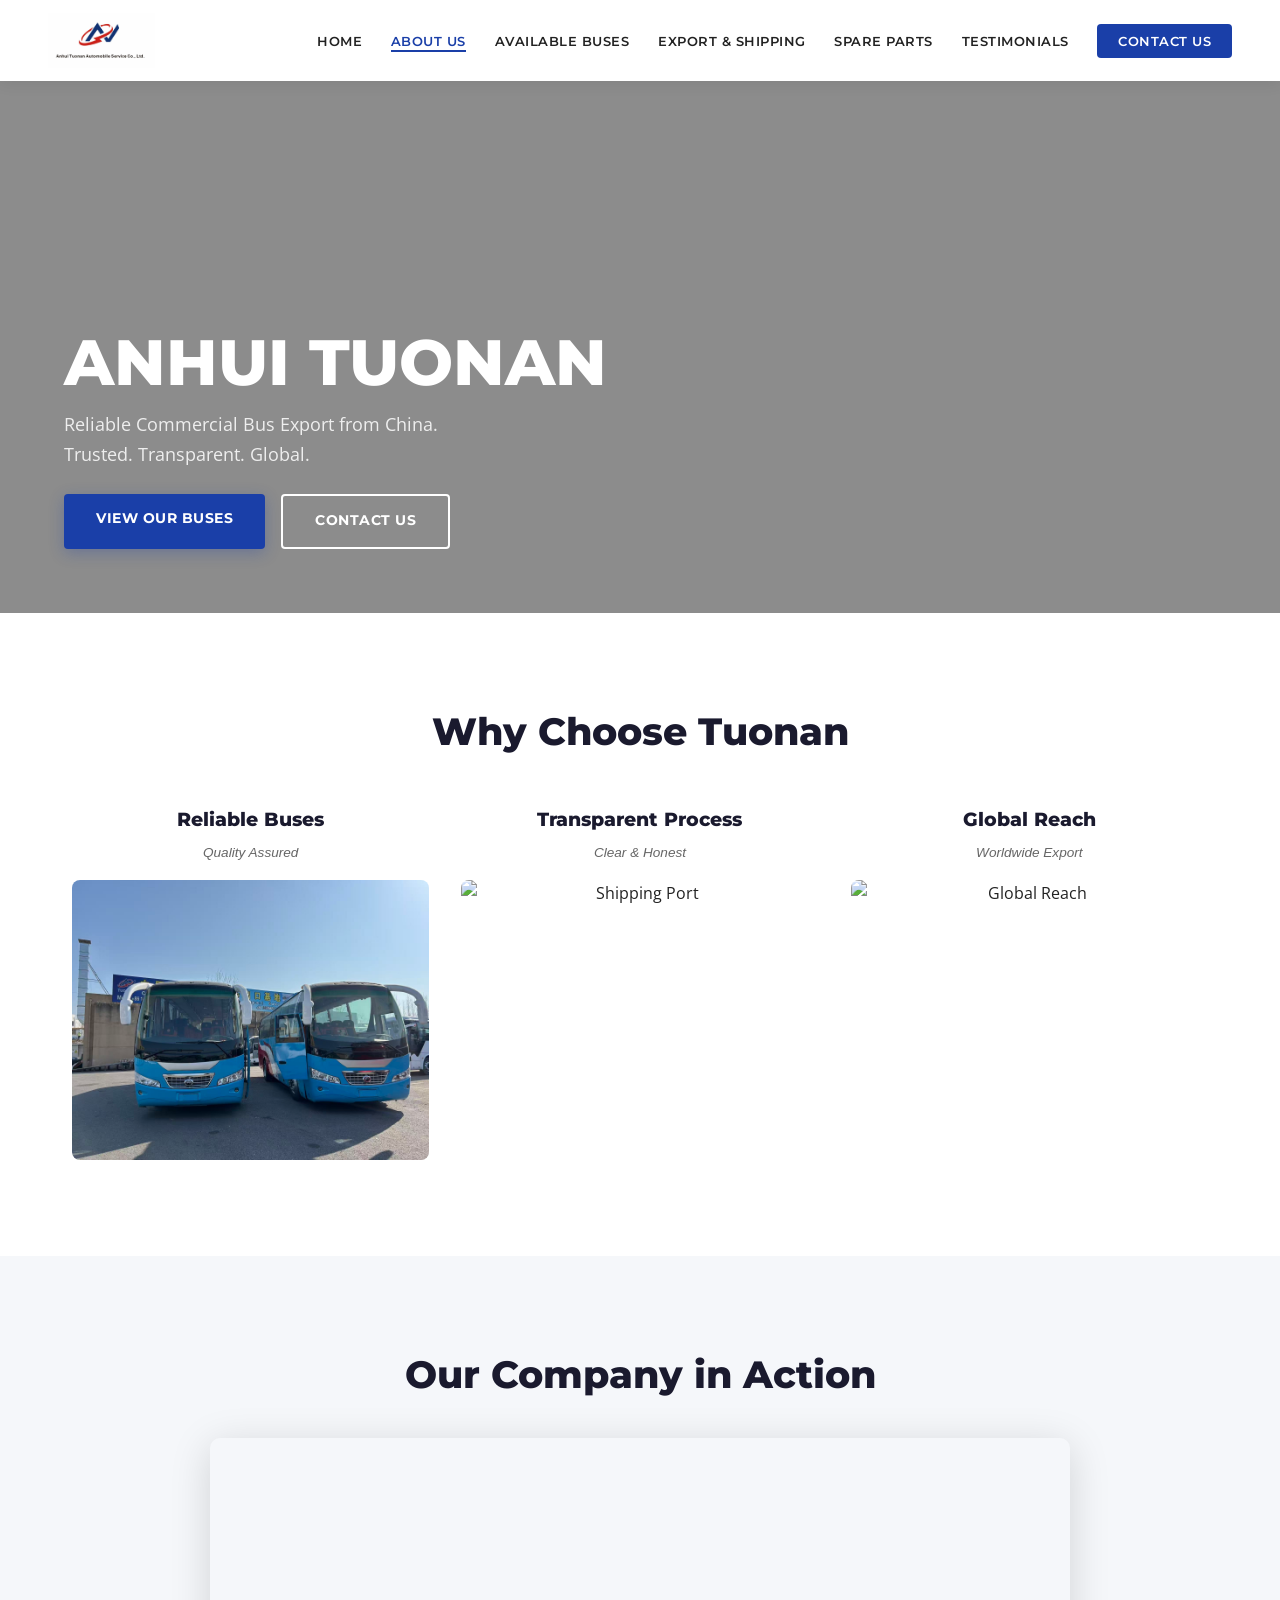
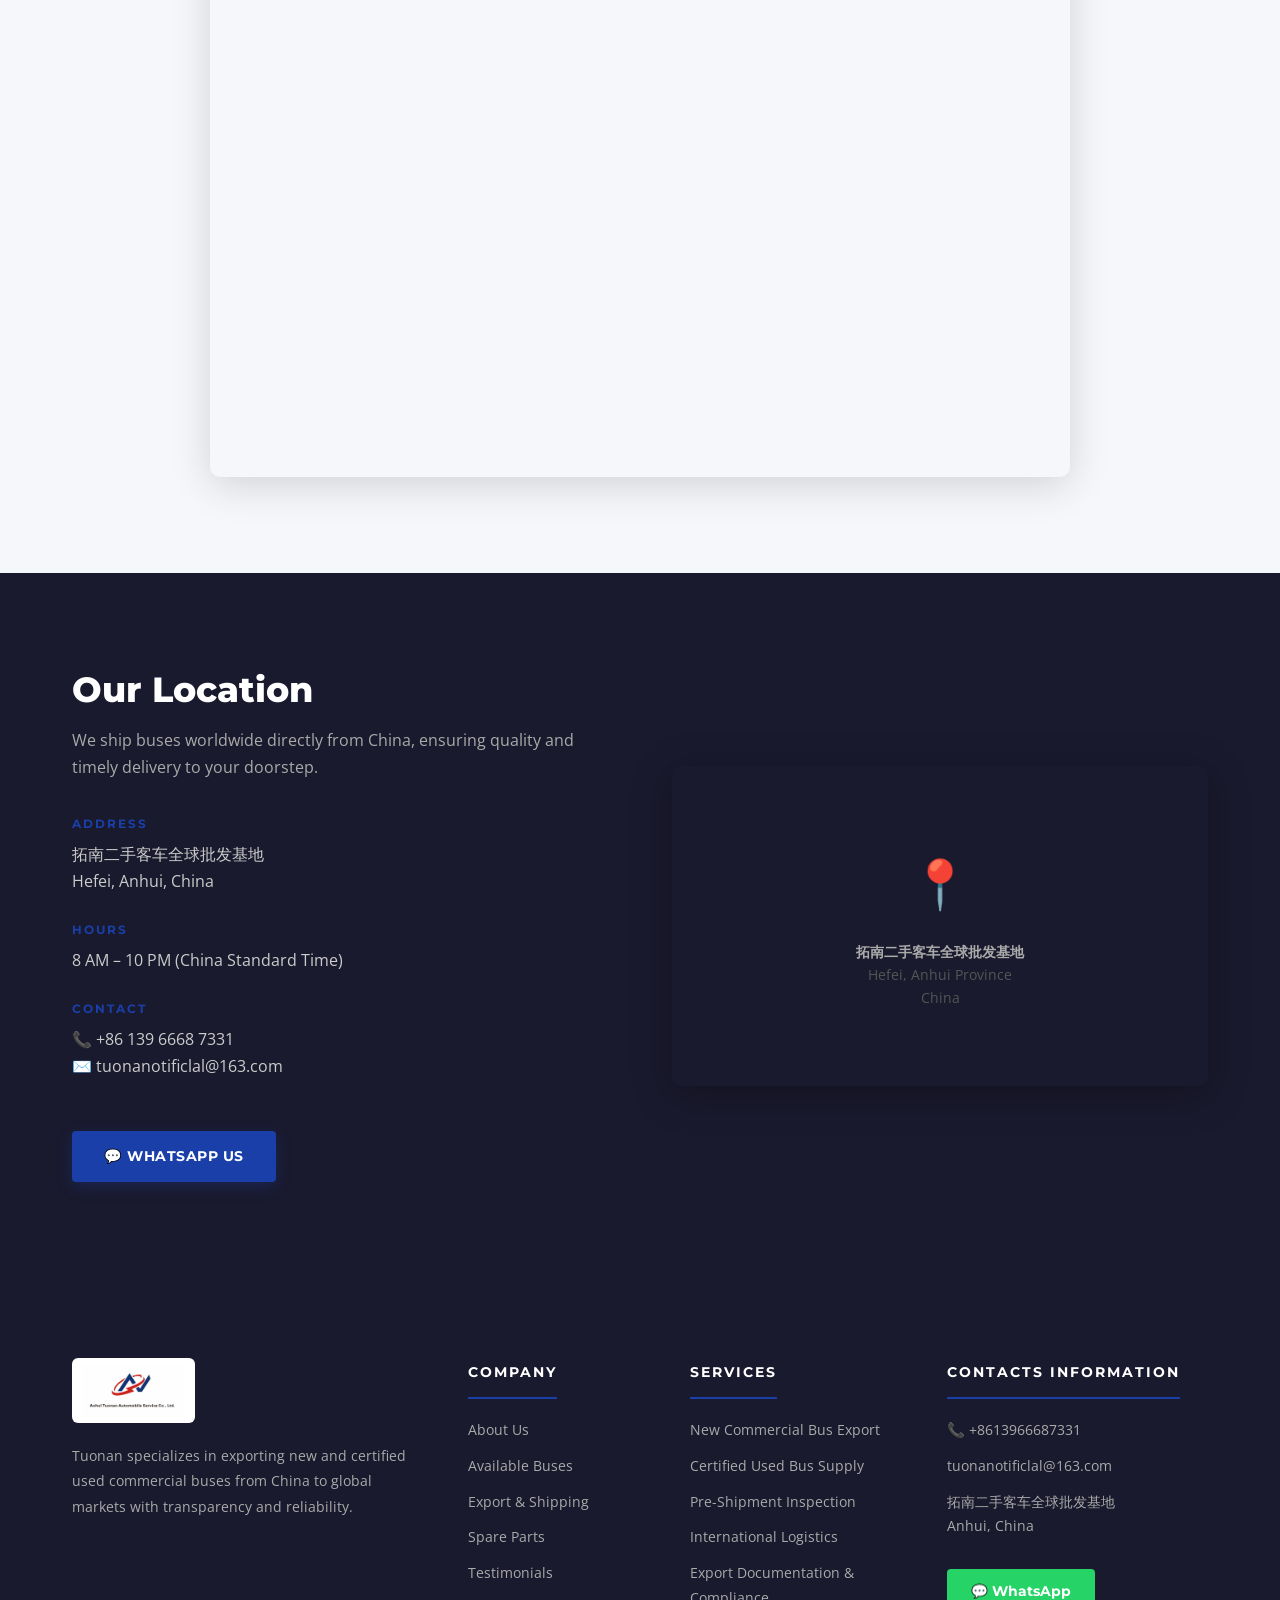
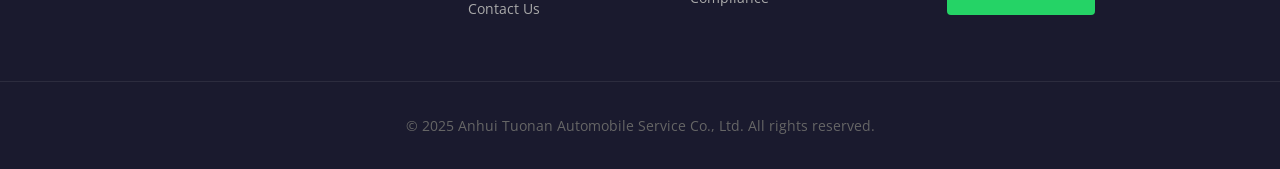
==== commit 761da4d9: "Add files via upload" ====
--- a/about.html
+++ b/about.html
@@ -5,8 +5,182 @@
 <meta name="viewport" content="width=device-width, initial-scale=1.0">
 <title>About Us | Tuonan Bus Export</title>
 <link rel="preconnect" href="https://fonts.googleapis.com">
-<link href="https://fonts.googleapis.com/css2?family=Bebas+Neue&family=Barlow:wght@300;400;500;600&display=swap" rel="stylesheet">
+<link href="https://fonts.googleapis.com/css2?family=Montserrat:wght@400;500;600;700;800&family=Open+Sans:wght@300;400;500;600&display=swap" rel="stylesheet">
 <link rel="stylesheet" href="style.css">
+<style>
+.about-hero {
+  position: relative;
+  height: 60vh;
+  min-height: 420px;
+  display: flex;
+  align-items: flex-end;
+  padding: 0 0 4rem 4rem;
+  background: url('about-hero.jpg') center center / cover no-repeat;
+  margin-top: 73px;
+}
+.about-hero::before {
+  content: '';
+  position: absolute;
+  top: 0; left: 0; right: 0; bottom: 0;
+  background: rgba(0,0,0,0.45);
+}
+.about-hero-content {
+  position: relative;
+  z-index: 2;
+}
+.about-hero-content h1 {
+  font-family: 'Montserrat', sans-serif;
+  font-size: clamp(2.5rem, 5vw, 4rem);
+  font-weight: 800;
+  color: #fff;
+  line-height: 1.1;
+  margin-bottom: 0.8rem;
+}
+.about-hero-content p {
+  font-size: 1.1rem;
+  color: rgba(255,255,255,0.85);
+  margin-bottom: 1.5rem;
+  max-width: 500px;
+}
+.about-hero-btns {
+  display: flex;
+  gap: 1rem;
+  flex-wrap: wrap;
+}
+
+/* WHY CHOOSE */
+.why-choose-section {
+  padding: 6rem 0;
+  background: var(--white);
+}
+.why-choose-grid {
+  display: grid;
+  grid-template-columns: repeat(3, 1fr);
+  gap: 2rem;
+  margin-top: 1rem;
+}
+.why-choose-card {
+  text-align: center;
+}
+.why-choose-card h3 {
+  font-family: 'Montserrat', sans-serif;
+  font-size: 1.2rem;
+  font-weight: 800;
+  color: var(--dark);
+  margin-bottom: 0.3rem;
+}
+.why-choose-card p {
+  font-size: 0.85rem;
+  color: var(--gray);
+  margin-bottom: 1rem;
+  font-style: italic;
+}
+.why-choose-card img {
+  width: 100%;
+  height: 280px;
+  object-fit: cover;
+  border-radius: 8px;
+}
+
+/* COMPANY IN ACTION */
+.action-section {
+  padding: 6rem 0;
+  background: var(--off-white);
+}
+.action-section h2 {
+  text-align: center;
+  font-family: 'Montserrat', sans-serif;
+  font-size: clamp(1.8rem, 3vw, 2.5rem);
+  font-weight: 800;
+  color: var(--dark);
+  margin-bottom: 2.5rem;
+}
+.bilibili-wrapper {
+  position: relative;
+  width: 100%;
+  max-width: 860px;
+  margin: 0 auto;
+  padding-bottom: 56.25%;
+  height: 0;
+  overflow: hidden;
+  border-radius: 10px;
+  box-shadow: 0 8px 40px rgba(0,0,0,0.15);
+}
+.bilibili-wrapper iframe {
+  position: absolute;
+  top: 0; left: 0;
+  width: 100%;
+  height: 100%;
+  border: none;
+}
+
+/* LOCATION */
+.location-section {
+  padding: 6rem 0;
+  background: var(--dark);
+}
+.location-grid {
+  display: grid;
+  grid-template-columns: 1fr 1fr;
+  gap: 4rem;
+  align-items: center;
+}
+.location-text h2 {
+  font-family: 'Montserrat', sans-serif;
+  font-size: 2.2rem;
+  font-weight: 800;
+  color: var(--white);
+  margin-bottom: 1rem;
+}
+.location-text p { color: #aaa; margin-bottom: 2rem; }
+.location-detail {
+  margin-bottom: 1.5rem;
+}
+.location-detail h4 {
+  font-family: 'Montserrat', sans-serif;
+  font-size: 0.78rem;
+  font-weight: 700;
+  letter-spacing: 2px;
+  text-transform: uppercase;
+  color: var(--blue);
+  margin-bottom: 0.4rem;
+}
+.location-detail p {
+  color: #ccc;
+  font-size: 1rem;
+  margin: 0;
+}
+.location-map {
+  border-radius: 10px;
+  overflow: hidden;
+  box-shadow: 0 8px 40px rgba(0,0,0,0.3);
+  height: 320px;
+  background: #1a1a2e;
+  display: flex;
+  align-items: center;
+  justify-content: center;
+}
+.location-map img {
+  width: 100%;
+  height: 100%;
+  object-fit: cover;
+}
+.map-placeholder {
+  text-align: center;
+  color: #555;
+  padding: 2rem;
+}
+.map-placeholder .map-icon { font-size: 3rem; margin-bottom: 1rem; }
+.map-placeholder p { font-size: 0.9rem; line-height: 1.6; }
+.map-placeholder strong { color: #aaa; }
+
+@media (max-width: 900px) {
+  .why-choose-grid { grid-template-columns: 1fr; }
+  .location-grid { grid-template-columns: 1fr; }
+  .about-hero { padding: 0 1.5rem 3rem; }
+  .about-hero-btns { flex-direction: column; }
+}
+</style>
 </head>
 <body>
 
@@ -24,86 +198,89 @@
   </ul>
 </nav>
 
-<div class="page-hero">
+<!-- ABOUT HERO -->
+<div class="about-hero">
+  <div class="about-hero-content">
+    <h1>ANHUI TUONAN</h1>
+    <p>Reliable Commercial Bus Export from China.<br>Trusted. Transparent. Global.</p>
+    <div class="about-hero-btns">
+      <a href="buses.html" class="btn-primary">View Our Buses</a>
+      <a href="contact.html" class="btn-secondary">Contact Us</a>
+    </div>
+  </div>
+</div>
+
+<!-- WHY CHOOSE TUONAN -->
+<section class="why-choose-section">
   <div class="container">
-    <div class="section-label">Who We Are</div>
-    <h1>About <span>Tuonan</span></h1>
-    <p>China's trusted partner for bus exports to Africa and beyond</p>
-  </div>
-</div>
-
-<section class="about-section">
+    <h2 style="font-family:'Montserrat',sans-serif; font-size:clamp(1.8rem,3vw,2.5rem); font-weight:800; text-align:center; margin-bottom:3rem; color:var(--dark);">Why Choose Tuonan</h2>
+    <div class="why-choose-grid">
+      <div class="why-choose-card">
+        <h3>Reliable Buses</h3>
+        <p>Quality Assured</p>
+        <img src="bus4.jpg" alt="Reliable Buses">
+      </div>
+      <div class="why-choose-card">
+        <h3>Transparent Process</h3>
+        <p>Clear & Honest</p>
+        <img src="https://images.unsplash.com/photo-1578575437130-527eed3abbec?auto=format&fit=crop&w=600&h=400" alt="Shipping Port">
+      </div>
+      <div class="why-choose-card">
+        <h3>Global Reach</h3>
+        <p>Worldwide Export</p>
+        <img src="https://images.unsplash.com/photo-1451187580459-43490279c0fa?auto=format&fit=crop&w=600&h=400" alt="Global Reach">
+      </div>
+    </div>
+  </div>
+</section>
+
+<!-- COMPANY IN ACTION -->
+<section class="action-section">
   <div class="container">
-    <div class="about-grid">
-      <div class="about-text">
-        <div class="section-label">Our Story</div>
-        <h2>Built on Trust,<br>Driven by Quality</h2>
-        <p>Tuonan Bus Export is based in Anhui, China — one of the country's leading regions for commercial vehicle manufacturing. We specialize in exporting new and certified used commercial buses to global markets, with a strong focus on Africa.</p>
-        <p>Our deep connections with China's top bus manufacturers allow us to offer a wide selection of vehicles at competitive prices, without compromising on quality or reliability.</p>
-        <p>We understand the unique transport needs of African markets and have built our business around delivering solutions that work — from the right bus model to seamless shipping and after-sales support.</p>
+    <h2>Our Company in Action</h2>
+    <div class="bilibili-wrapper">
+      <iframe src="//player.bilibili.com/player.html?isOutside=true&aid=115624579700903&bvid=BV18mSGBkEiQ&cid=34319960370&p=1" scrolling="no" frameborder="no" framespacing="0" allowfullscreen="true"></iframe>
+    </div>
+  </div>
+</section>
+
+<!-- LOCATION -->
+<section class="location-section">
+  <div class="container">
+    <div class="location-grid">
+      <div class="location-text">
+        <h2>Our Location</h2>
+        <p>We ship buses worldwide directly from China, ensuring quality and timely delivery to your doorstep.</p>
+        <div class="location-detail">
+          <h4>Address</h4>
+          <p>拓南二手客车全球批发基地<br>Hefei, Anhui, China</p>
+        </div>
+        <div class="location-detail">
+          <h4>Hours</h4>
+          <p>8 AM – 10 PM (China Standard Time)</p>
+        </div>
+        <div class="location-detail">
+          <h4>Contact</h4>
+          <p>📞 +86 139 6668 7331<br>✉️ tuonanotificlal@163.com</p>
+        </div>
         <br>
-        <a href="contact.html" class="btn-primary">Get In Touch</a>
-      </div>
-      <div class="about-visual">
-        <div class="stat-grid">
-          <div class="stat-item">
-            <div class="stat-num">20+</div>
-            <div class="stat-label">Years Experience</div>
-          </div>
-          <div class="stat-item">
-            <div class="stat-num">750+</div>
-            <div class="stat-label">Buses Exported</div>
-          </div>
-          <div class="stat-item">
-            <div class="stat-num">30+</div>
-            <div class="stat-label">Countries Served</div>
-          </div>
-          <div class="stat-item">
-            <div class="stat-num">100%</div>
-            <div class="stat-label">Client Satisfaction</div>
-          </div>
+        <a href="https://wa.me/8613966687331" class="btn-primary" target="_blank">💬 WhatsApp Us</a>
+      </div>
+      <div class="location-map">
+        <div class="map-placeholder">
+          <div class="map-icon">📍</div>
+          <p><strong>拓南二手客车全球批发基地</strong><br>Hefei, Anhui Province<br>China</p>
         </div>
       </div>
     </div>
   </div>
 </section>
 
-<section class="why-section">
-  <div class="container">
-    <div class="section-label">Our Values</div>
-    <h2>What Drives Us</h2>
-    <div class="why-grid">
-      <div class="why-card">
-        <div class="why-icon">🤝</div>
-        <h3>Transparency</h3>
-        <p>We believe in honest pricing and clear communication throughout every transaction. No hidden costs, no surprises.</p>
-      </div>
-      <div class="why-card">
-        <div class="why-icon">🏆</div>
-        <h3>Quality First</h3>
-        <p>Every bus we export goes through a thorough pre-shipment inspection to ensure it meets our strict quality standards.</p>
-      </div>
-      <div class="why-card">
-        <div class="why-icon">🌍</div>
-        <h3>Africa Focused</h3>
-        <p>We understand African roads, regulations, and transport needs better than anyone else in the export business.</p>
-      </div>
-    </div>
-  </div>
-</section>
-
-<section class="cta-section">
-  <div class="container">
-    <h2>Ready to Work With Us?</h2>
-    <p>Contact us today and let's find the right buses for your needs.</p>
-    <a href="https://wa.me/8613966687331?text=Hello,%20I%20am%20interested%20in%20your%20buses" class="btn-primary" target="_blank">💬 WhatsApp Us Now</a>
-  </div>
-</section>
-
+<!-- FOOTER -->
 <footer class="footer">
   <div class="container footer-grid">
     <div class="footer-col">
-      <a href="index.html" class="logo"><img src="logo.jpg" alt="Tuonan Bus Export Logo"></a>
+      <img src="logo.jpg" alt="Tuonan Logo" class="footer-logo">
       <p>Tuonan specializes in exporting new and certified used commercial buses from China to global markets with transparency and reliability.</p>
     </div>
     <div class="footer-col">
@@ -114,7 +291,7 @@
         <li><a href="export.html">Export & Shipping</a></li>
         <li><a href="spareparts.html">Spare Parts</a></li>
         <li><a href="testimonials.html">Testimonials</a></li>
-        <li><a href="contact.html" class="nav-cta">Contact Us</a></li>
+        <li><a href="contact.html">Contact Us</a></li>
       </ul>
     </div>
     <div class="footer-col">
@@ -124,21 +301,21 @@
         <li>Certified Used Bus Supply</li>
         <li>Pre-Shipment Inspection</li>
         <li>International Logistics</li>
-        <li>Export Documentation</li>
+        <li>Export Documentation & Compliance</li>
       </ul>
     </div>
     <div class="footer-col">
-      <h4>Contact</h4>
+      <h4>Contacts Information</h4>
       <ul>
-        <li>📞 +86 139 6668 7331</li>
-        <li>✉️ tuonanotificlal@163.com</li>
-        <li>📍 拓南二手客车全球批发基地<br>Anhui, China</li>
+        <li>📞 +8613966687331</li>
+        <li><a href="mailto:tuonanotificlal@163.com" style="color:#aaa">tuonanotificlal@163.com</a></li>
+        <li>拓南二手客车全球批发基地<br>Anhui, China</li>
       </ul>
-      <a href="https://wa.me/8613966687331" class="whatsapp-btn" target="_blank">WhatsApp Us</a>
+      <a href="https://wa.me/8613966687331" class="whatsapp-btn" target="_blank">💬 WhatsApp</a>
     </div>
   </div>
   <div class="footer-bottom">
-    <p>© 2025 Tuonan Bus Export. All rights reserved.</p>
+    <p>© 2025 Anhui Tuonan Automobile Service Co., Ltd. All rights reserved.</p>
   </div>
 </footer>
 
--- a/style.css
+++ b/style.css
@@ -184,29 +184,24 @@
   min-height: 100vh;
   display: flex;
   align-items: center;
+  justify-content: center;
   padding: 6rem 3rem 4rem;
   overflow: hidden;
-}
-
-.hero-video {
-  position: absolute;
-  top: 0; left: 0;
-  width: 100%; height: 100%;
-  object-fit: cover;
-  z-index: 0;
+  background: url('hero.jpg') center center / cover no-repeat;
 }
 
 .hero-overlay {
   position: absolute;
   top: 0; left: 0; right: 0; bottom: 0;
-  background: linear-gradient(135deg, rgba(18,45,122,0.85) 0%, rgba(26,63,168,0.65) 100%);
+  background: rgba(0,0,0,0.45);
   z-index: 1;
 }
 
 .hero-content {
   position: relative;
   z-index: 2;
-  max-width: 700px;
+  max-width: 750px;
+  text-align: center;
   animation: fadeUp 1s ease both;
 }
 
@@ -218,16 +213,7 @@
   text-transform: uppercase;
   color: rgba(255,255,255,0.85);
   margin-bottom: 1rem;
-  display: flex;
-  align-items: center;
-  gap: 0.8rem;
-}
-.hero-sub::before {
-  content: '';
-  display: inline-block;
-  width: 30px;
-  height: 2px;
-  background: rgba(255,255,255,0.7);
+  justify-content: center;
 }
 
 .hero h1 {
@@ -243,8 +229,8 @@
 .hero-desc {
   font-size: 1.1rem;
   color: rgba(255,255,255,0.85);
-  max-width: 520px;
-  margin-bottom: 2.5rem;
+  max-width: 580px;
+  margin: 0 auto 2.5rem;
   line-height: 1.8;
 }
 
@@ -252,6 +238,7 @@
   display: flex;
   gap: 1rem;
   flex-wrap: wrap;
+  justify-content: center;
 }
 
 /* ===== STATS BAR ===== */
@@ -263,6 +250,7 @@
   padding: 1.8rem 2rem;
   flex-wrap: wrap;
   gap: 0;
+  margin: 0;
 }
 
 .stat-item {
@@ -443,6 +431,11 @@
   background: linear-gradient(135deg, var(--blue-dark), var(--blue-light));
   padding: 5rem 0;
   text-align: center;
+  margin: 0;
+}
+
+.cta-inner {
+  margin: 0 auto;
 }
 
 .cta-inner h2 {
@@ -473,10 +466,12 @@
 }
 
 .footer-logo {
-  height: 55px;
+  height: 65px;
   width: auto;
   margin-bottom: 1.2rem;
-  filter: brightness(0) invert(1);
+  background: white;
+  padding: 6px 10px;
+  border-radius: 6px;
 }
 
 .footer-col p { color: #aaaaaa; font-size: 0.9rem; line-height: 1.8; }
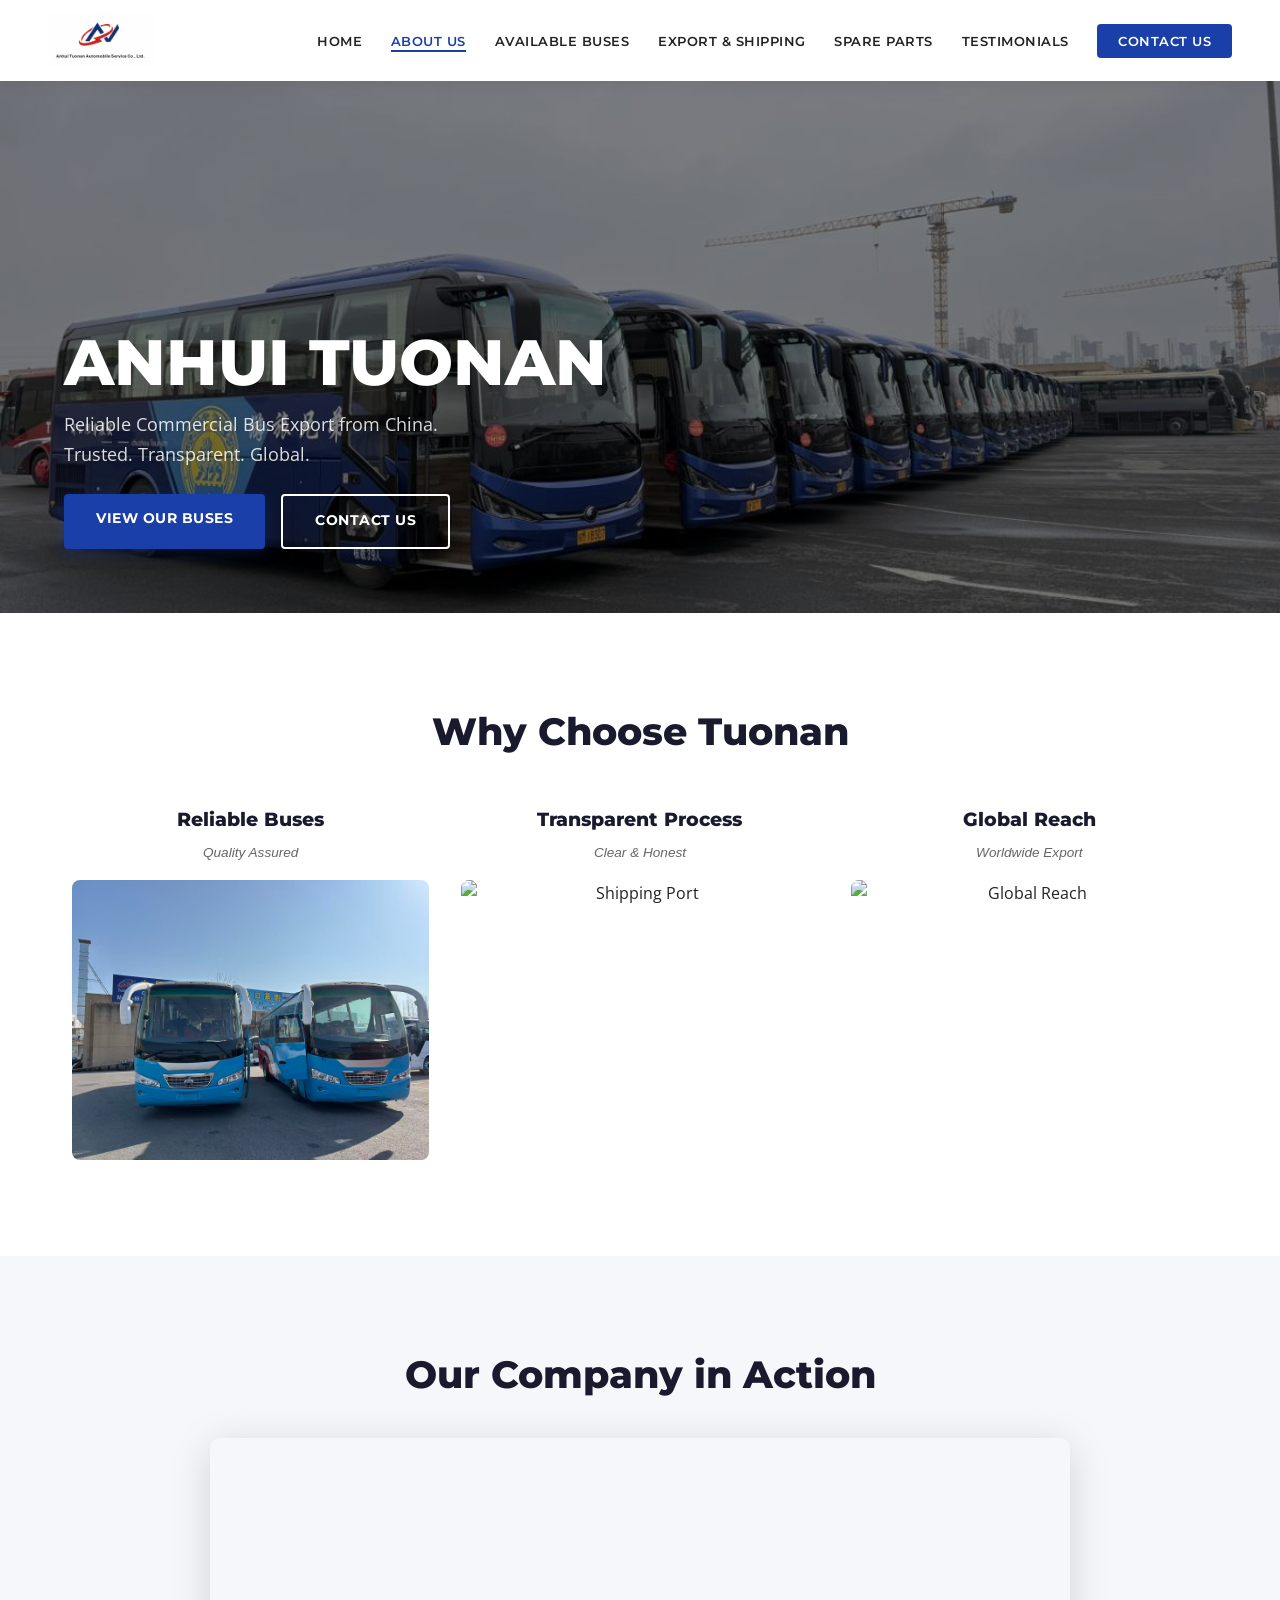
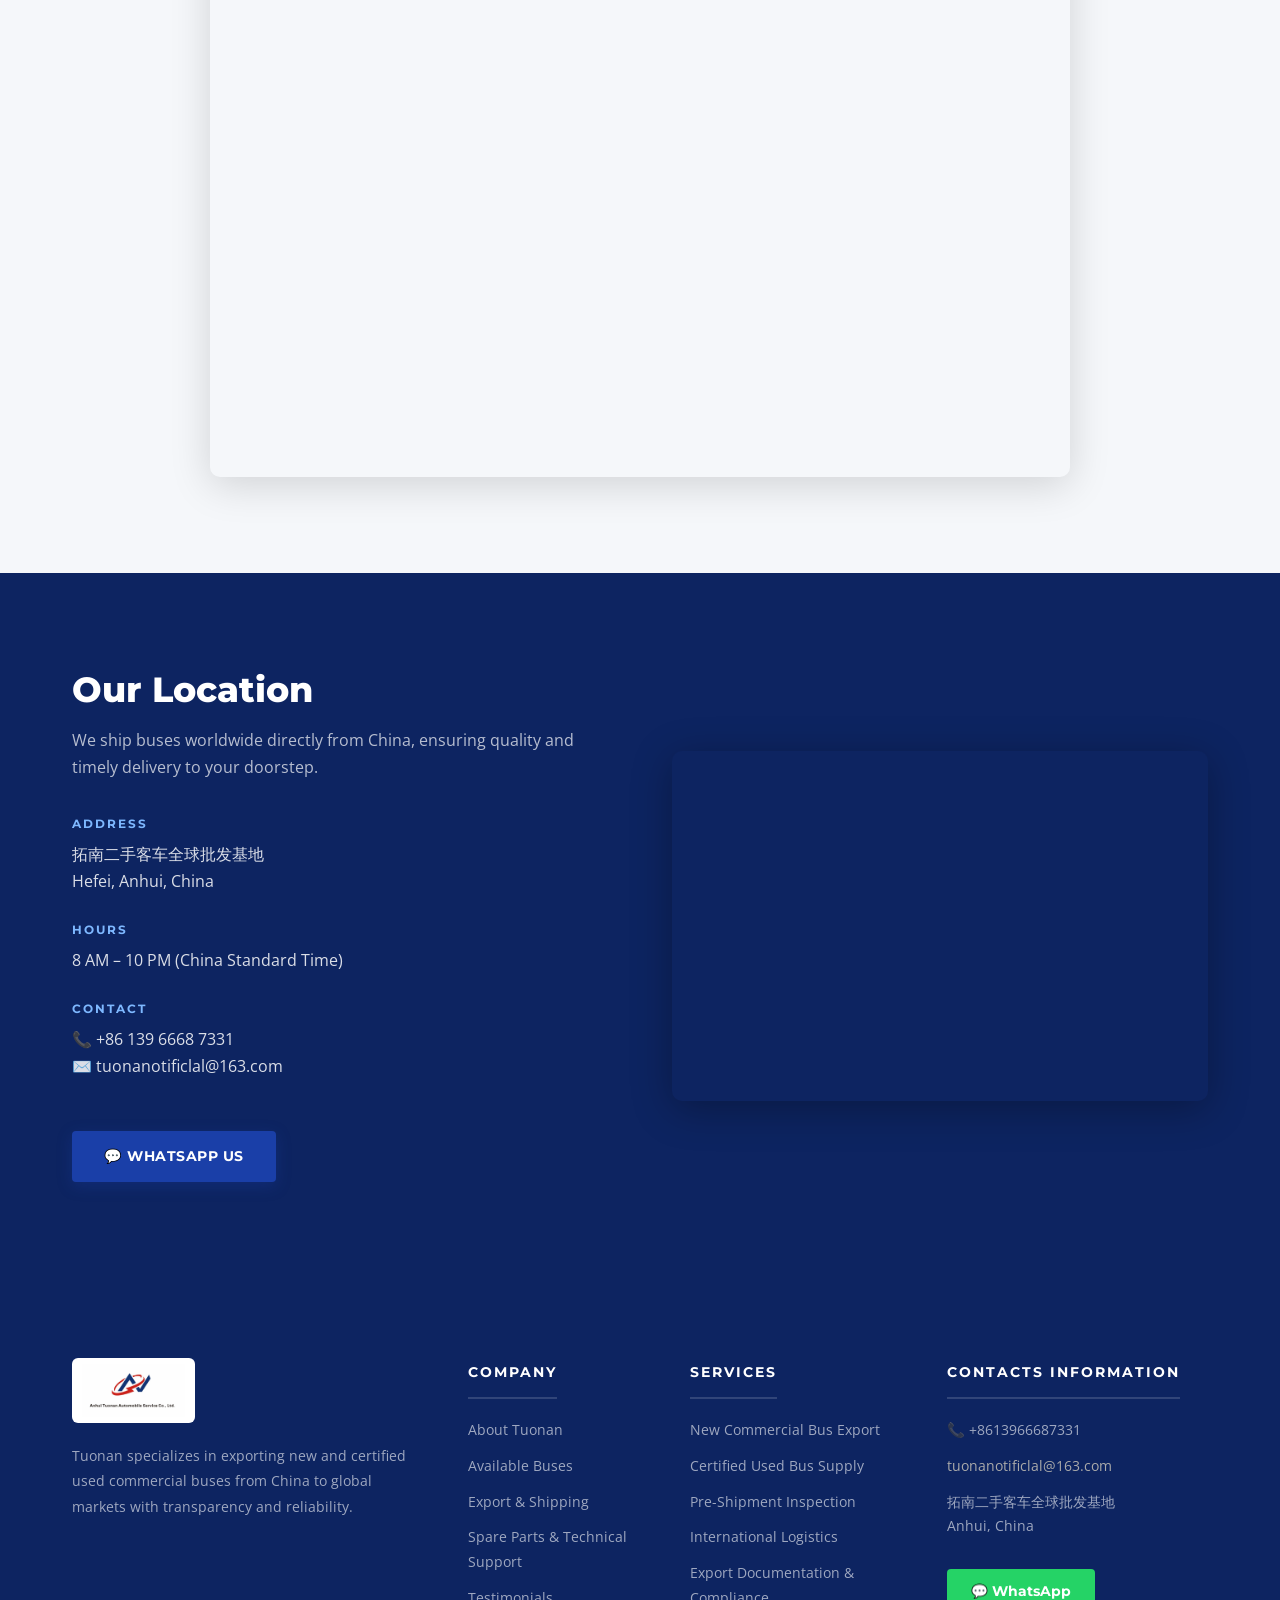
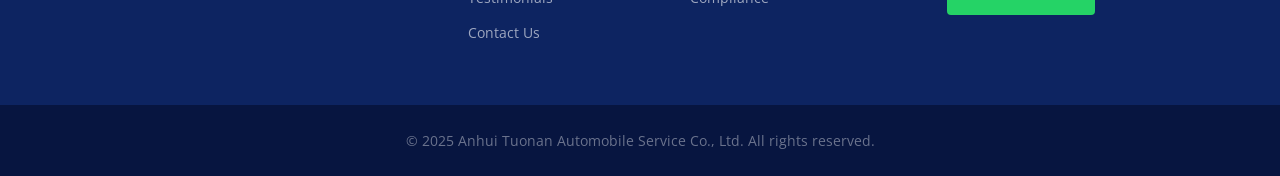
==== commit 803928da: "Add files via upload" ====
--- a/about.html
+++ b/about.html
@@ -117,7 +117,7 @@
 /* LOCATION */
 .location-section {
   padding: 6rem 0;
-  background: var(--dark);
+  background: #0d2461;
 }
 .location-grid {
   display: grid;
@@ -132,7 +132,7 @@
   color: var(--white);
   margin-bottom: 1rem;
 }
-.location-text p { color: #aaa; margin-bottom: 2rem; }
+.location-text p { color: rgba(255,255,255,0.7); margin-bottom: 2rem; }
 .location-detail {
   margin-bottom: 1.5rem;
 }
@@ -142,11 +142,11 @@
   font-weight: 700;
   letter-spacing: 2px;
   text-transform: uppercase;
-  color: var(--blue);
+  color: #7eb8ff;
   margin-bottom: 0.4rem;
 }
 .location-detail p {
-  color: #ccc;
+  color: rgba(255,255,255,0.85);
   font-size: 1rem;
   margin: 0;
 }
@@ -154,25 +154,13 @@
   border-radius: 10px;
   overflow: hidden;
   box-shadow: 0 8px 40px rgba(0,0,0,0.3);
-  height: 320px;
-  background: #1a1a2e;
-  display: flex;
-  align-items: center;
-  justify-content: center;
-}
-.location-map img {
+  height: 350px;
+}
+.location-map iframe {
   width: 100%;
   height: 100%;
-  object-fit: cover;
-}
-.map-placeholder {
-  text-align: center;
-  color: #555;
-  padding: 2rem;
-}
-.map-placeholder .map-icon { font-size: 3rem; margin-bottom: 1rem; }
-.map-placeholder p { font-size: 0.9rem; line-height: 1.6; }
-.map-placeholder strong { color: #aaa; }
+  border: none;
+}
 
 @media (max-width: 900px) {
   .why-choose-grid { grid-template-columns: 1fr; }
@@ -267,10 +255,7 @@
         <a href="https://wa.me/8613966687331" class="btn-primary" target="_blank">💬 WhatsApp Us</a>
       </div>
       <div class="location-map">
-        <div class="map-placeholder">
-          <div class="map-icon">📍</div>
-          <p><strong>拓南二手客车全球批发基地</strong><br>Hefei, Anhui Province<br>China</p>
-        </div>
+        <iframe src="https://map.baidu.com/search/拓南二手客车全球批发基地/@13008688.48,3636893.77,15z?querytype=s&da_src=shareurl&wd=拓南二手客车全球批发基地&c=196&src=0&wd2=合肥市&pn=0&sug=0&l=15&b=(12997472,3629056;13019904,3642944)&from=webmap&biz_forward=%7B%22scaler%22:2,%22styles%22:%22pl%22%7D&device_ratio=2" allowfullscreen></iframe>
       </div>
     </div>
   </div>
@@ -278,40 +263,42 @@
 
 <!-- FOOTER -->
 <footer class="footer">
-  <div class="container footer-grid">
-    <div class="footer-col">
-      <img src="logo.jpg" alt="Tuonan Logo" class="footer-logo">
-      <p>Tuonan specializes in exporting new and certified used commercial buses from China to global markets with transparency and reliability.</p>
-    </div>
-    <div class="footer-col">
-      <h4>Company</h4>
-      <ul>
-        <li><a href="about.html">About Us</a></li>
-        <li><a href="buses.html">Available Buses</a></li>
-        <li><a href="export.html">Export & Shipping</a></li>
-        <li><a href="spareparts.html">Spare Parts</a></li>
-        <li><a href="testimonials.html">Testimonials</a></li>
-        <li><a href="contact.html">Contact Us</a></li>
-      </ul>
-    </div>
-    <div class="footer-col">
-      <h4>Services</h4>
-      <ul>
-        <li>New Commercial Bus Export</li>
-        <li>Certified Used Bus Supply</li>
-        <li>Pre-Shipment Inspection</li>
-        <li>International Logistics</li>
-        <li>Export Documentation & Compliance</li>
-      </ul>
-    </div>
-    <div class="footer-col">
-      <h4>Contacts Information</h4>
-      <ul>
-        <li>📞 +8613966687331</li>
-        <li><a href="mailto:tuonanotificlal@163.com" style="color:#aaa">tuonanotificlal@163.com</a></li>
-        <li>拓南二手客车全球批发基地<br>Anhui, China</li>
-      </ul>
-      <a href="https://wa.me/8613966687331" class="whatsapp-btn" target="_blank">💬 WhatsApp</a>
+  <div class="footer-top">
+    <div class="container footer-grid">
+      <div class="footer-col">
+        <img src="logo.jpg" alt="Tuonan Logo" class="footer-logo">
+        <p>Tuonan specializes in exporting new and certified used commercial buses from China to global markets with transparency and reliability.</p>
+      </div>
+      <div class="footer-col">
+        <h4>Company</h4>
+        <ul>
+          <li><a href="about.html">About Tuonan</a></li>
+          <li><a href="buses.html">Available Buses</a></li>
+          <li><a href="export.html">Export & Shipping</a></li>
+          <li><a href="spareparts.html">Spare Parts & Technical Support</a></li>
+          <li><a href="testimonials.html">Testimonials</a></li>
+          <li><a href="contact.html">Contact Us</a></li>
+        </ul>
+      </div>
+      <div class="footer-col">
+        <h4>Services</h4>
+        <ul>
+          <li>New Commercial Bus Export</li>
+          <li>Certified Used Bus Supply</li>
+          <li>Pre-Shipment Inspection</li>
+          <li>International Logistics</li>
+          <li>Export Documentation & Compliance</li>
+        </ul>
+      </div>
+      <div class="footer-col">
+        <h4>Contacts Information</h4>
+        <ul>
+          <li>📞 +8613966687331</li>
+          <li><a href="mailto:tuonanotificlal@163.com" style="color:#aaa">tuonanotificlal@163.com</a></li>
+          <li>拓南二手客车全球批发基地<br>Anhui, China</li>
+        </ul>
+        <a href="https://wa.me/8613966687331" class="whatsapp-btn" target="_blank">💬 WhatsApp</a>
+      </div>
     </div>
   </div>
   <div class="footer-bottom">
--- a/style.css
+++ b/style.css
@@ -453,16 +453,20 @@
 }
 
 /* ===== FOOTER ===== */
+.footer-top {
+  background: #0d2461;
+  padding: 5rem 0 3rem;
+}
+
 .footer {
-  background: var(--dark);
-  padding: 5rem 0 2rem;
+  background: #0d2461;
 }
 
 .footer-grid {
   display: grid;
   grid-template-columns: 2fr 1fr 1.2fr 1.5fr;
   gap: 3rem;
-  margin-bottom: 3rem;
+  margin-bottom: 0;
 }
 
 .footer-logo {
@@ -474,7 +478,7 @@
   border-radius: 6px;
 }
 
-.footer-col p { color: #aaaaaa; font-size: 0.9rem; line-height: 1.8; }
+.footer-col p { color: rgba(255,255,255,0.6); font-size: 0.9rem; line-height: 1.8; }
 
 .footer-col h4 {
   font-family: var(--font-heading);
@@ -485,17 +489,17 @@
   color: var(--white);
   margin-bottom: 1.2rem;
   padding-bottom: 0.8rem;
-  border-bottom: 2px solid var(--blue);
+  border-bottom: 2px solid rgba(255,255,255,0.15);
   display: inline-block;
 }
 
 .footer-col ul li {
-  color: #aaaaaa;
+  color: rgba(255,255,255,0.6);
   font-size: 0.9rem;
   margin-bottom: 0.7rem;
 }
 
-.footer-col ul li a { color: #aaaaaa; transition: color 0.3s; }
+.footer-col ul li a { color: rgba(255,255,255,0.6); transition: color 0.3s; }
 .footer-col ul li a:hover { color: var(--white); }
 
 .whatsapp-btn {
@@ -513,10 +517,10 @@
 .whatsapp-btn:hover { background: #1ebe5d; transform: translateY(-2px); }
 
 .footer-bottom {
-  border-top: 1px solid rgba(255,255,255,0.08);
-  padding-top: 2rem;
+  background: #071540;
+  padding: 1.5rem 2rem;
   text-align: center;
-  color: #666;
+  color: rgba(255,255,255,0.4);
   font-size: 0.85rem;
 }
 
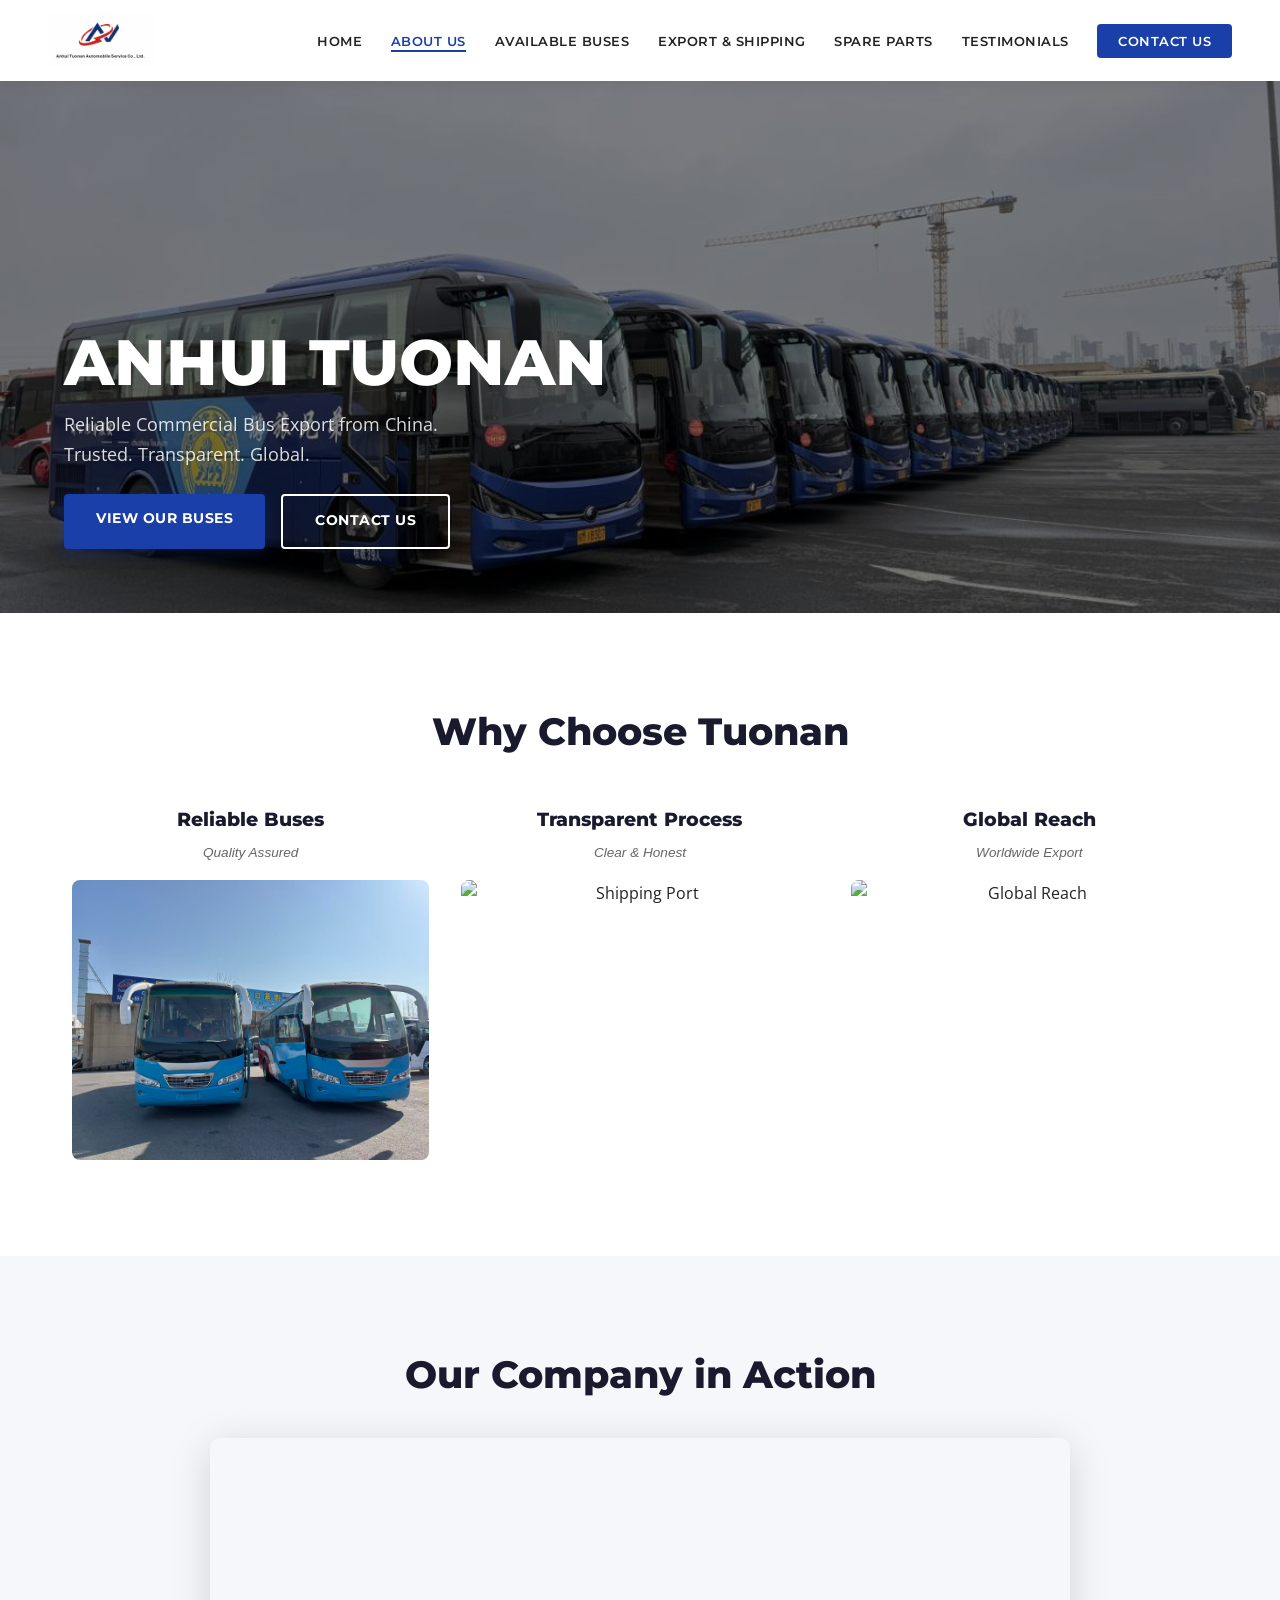
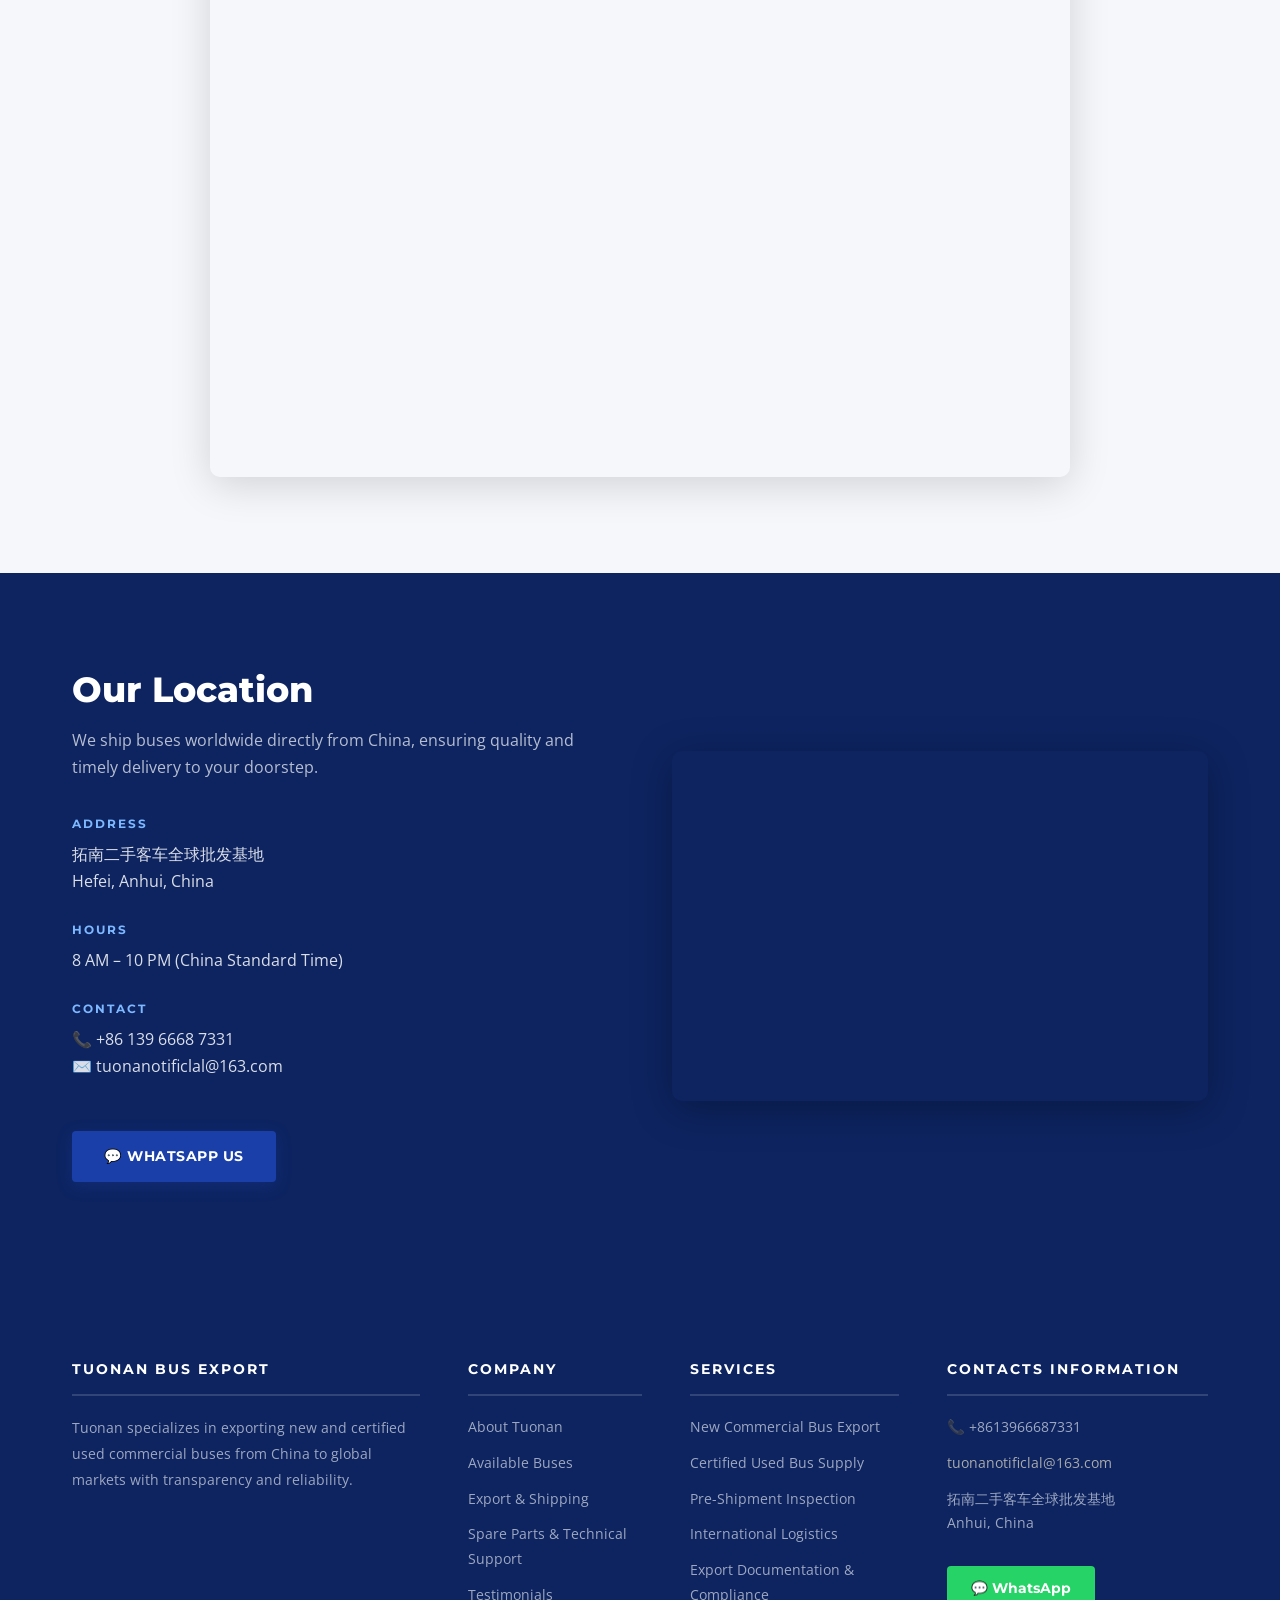
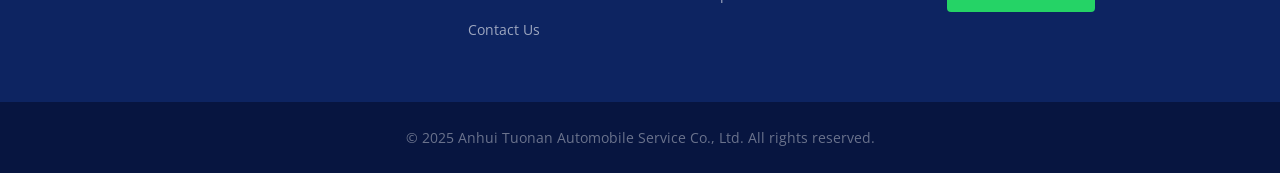
==== commit a048d9d8: "Add files via upload" ====
--- a/about.html
+++ b/about.html
@@ -255,7 +255,7 @@
         <a href="https://wa.me/8613966687331" class="btn-primary" target="_blank">💬 WhatsApp Us</a>
       </div>
       <div class="location-map">
-        <iframe src="https://map.baidu.com/search/拓南二手客车全球批发基地/@13008688.48,3636893.77,15z?querytype=s&da_src=shareurl&wd=拓南二手客车全球批发基地&c=196&src=0&wd2=合肥市&pn=0&sug=0&l=15&b=(12997472,3629056;13019904,3642944)&from=webmap&biz_forward=%7B%22scaler%22:2,%22styles%22:%22pl%22%7D&device_ratio=2" allowfullscreen></iframe>
+        <iframe src="https://map.baidu.com/embed/search/安徽省合肥市庐阳区阜阳北路辅路东/@13003200,3638900,16z?querytype=s&wd=拓南二手客车全球批发基地&c=196&provider=pr&da_src=shareurl" allowfullscreen></iframe>
       </div>
     </div>
   </div>
@@ -266,7 +266,7 @@
   <div class="footer-top">
     <div class="container footer-grid">
       <div class="footer-col">
-        <img src="logo.jpg" alt="Tuonan Logo" class="footer-logo">
+        <h4>Tuonan Bus Export</h4>
         <p>Tuonan specializes in exporting new and certified used commercial buses from China to global markets with transparency and reliability.</p>
       </div>
       <div class="footer-col">
--- a/style.css
+++ b/style.css
@@ -453,29 +453,19 @@
 }
 
 /* ===== FOOTER ===== */
+.footer {
+  background: #0d2461;
+}
+
 .footer-top {
   background: #0d2461;
   padding: 5rem 0 3rem;
 }
 
-.footer {
-  background: #0d2461;
-}
-
 .footer-grid {
   display: grid;
   grid-template-columns: 2fr 1fr 1.2fr 1.5fr;
   gap: 3rem;
-  margin-bottom: 0;
-}
-
-.footer-logo {
-  height: 65px;
-  width: auto;
-  margin-bottom: 1.2rem;
-  background: white;
-  padding: 6px 10px;
-  border-radius: 6px;
 }
 
 .footer-col p { color: rgba(255,255,255,0.6); font-size: 0.9rem; line-height: 1.8; }
@@ -490,7 +480,7 @@
   margin-bottom: 1.2rem;
   padding-bottom: 0.8rem;
   border-bottom: 2px solid rgba(255,255,255,0.15);
-  display: inline-block;
+  display: block;
 }
 
 .footer-col ul li {
@@ -517,11 +507,13 @@
 .whatsapp-btn:hover { background: #1ebe5d; transform: translateY(-2px); }
 
 .footer-bottom {
-  background: #071540;
+  background: #071540 !important;
   padding: 1.5rem 2rem;
   text-align: center;
   color: rgba(255,255,255,0.4);
   font-size: 0.85rem;
+  display: block;
+  width: 100%;
 }
 
 /* ===== PAGE HERO (inner pages) ===== */
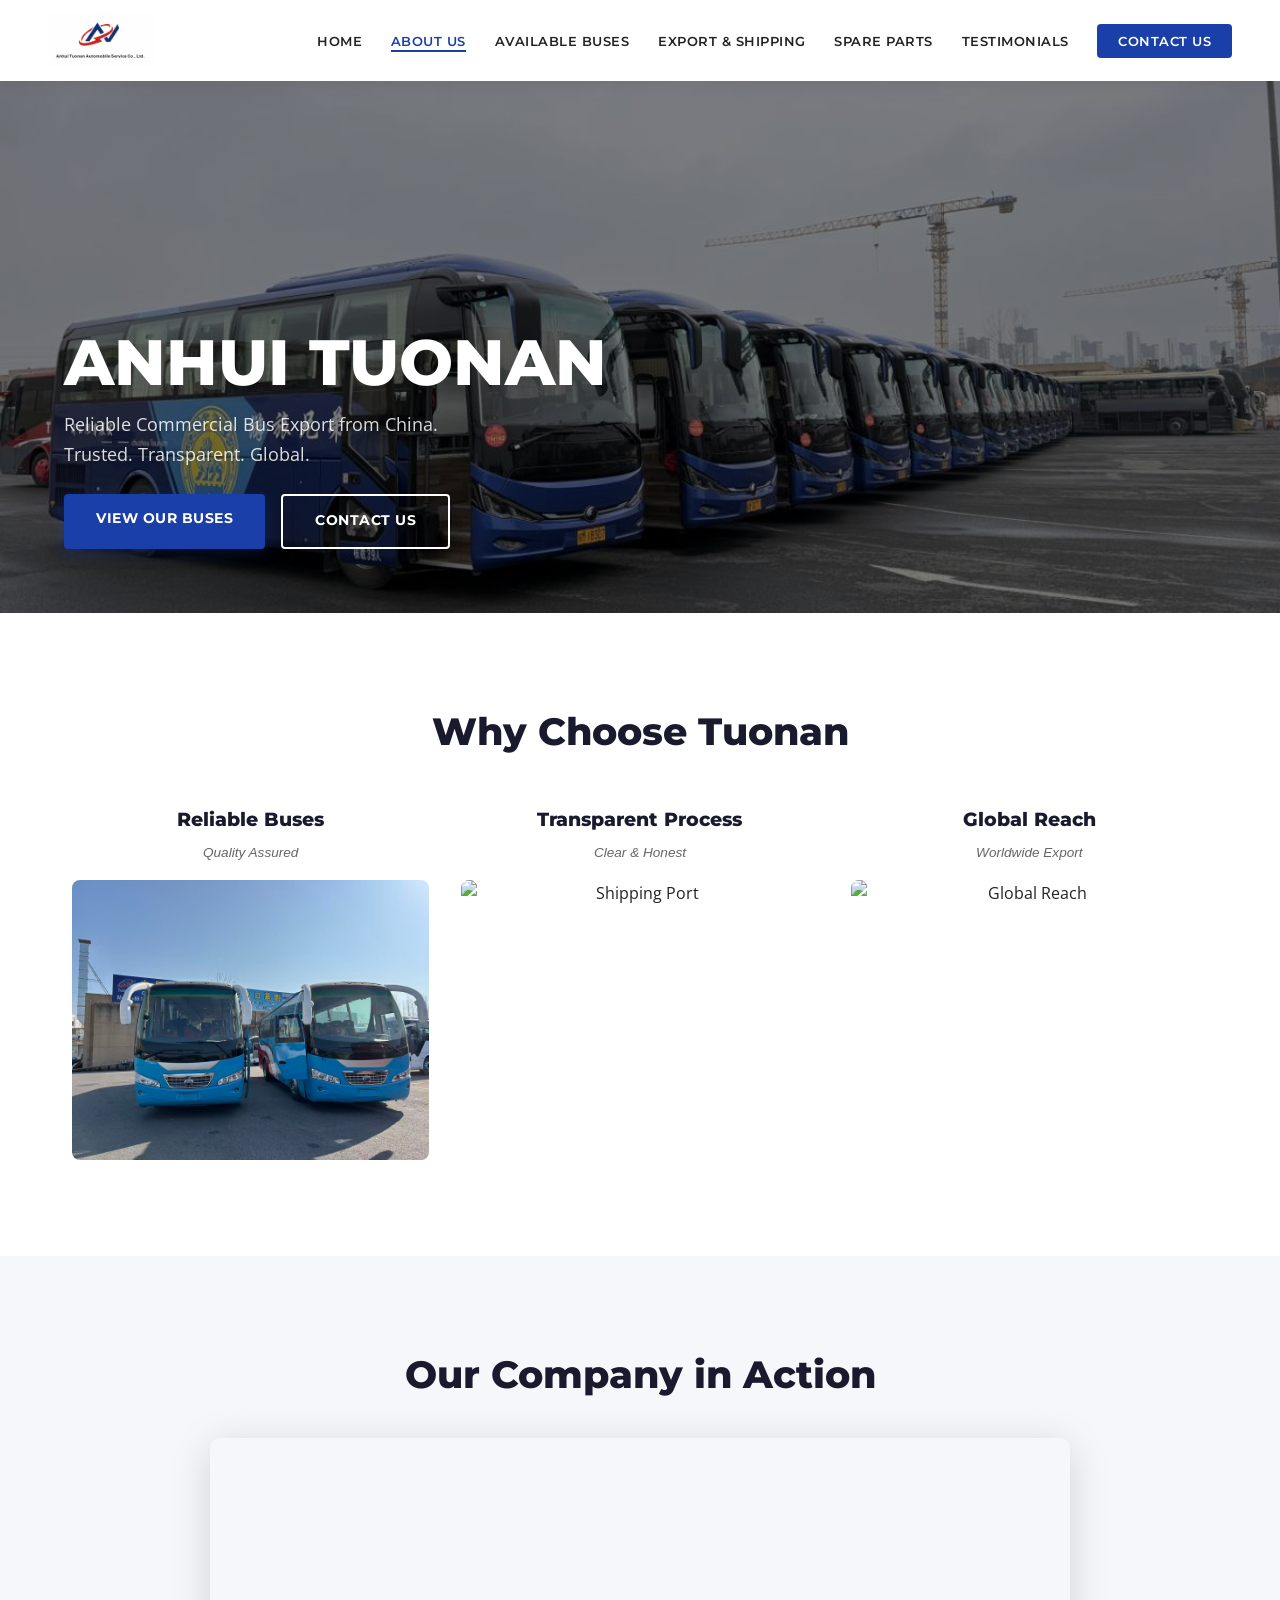
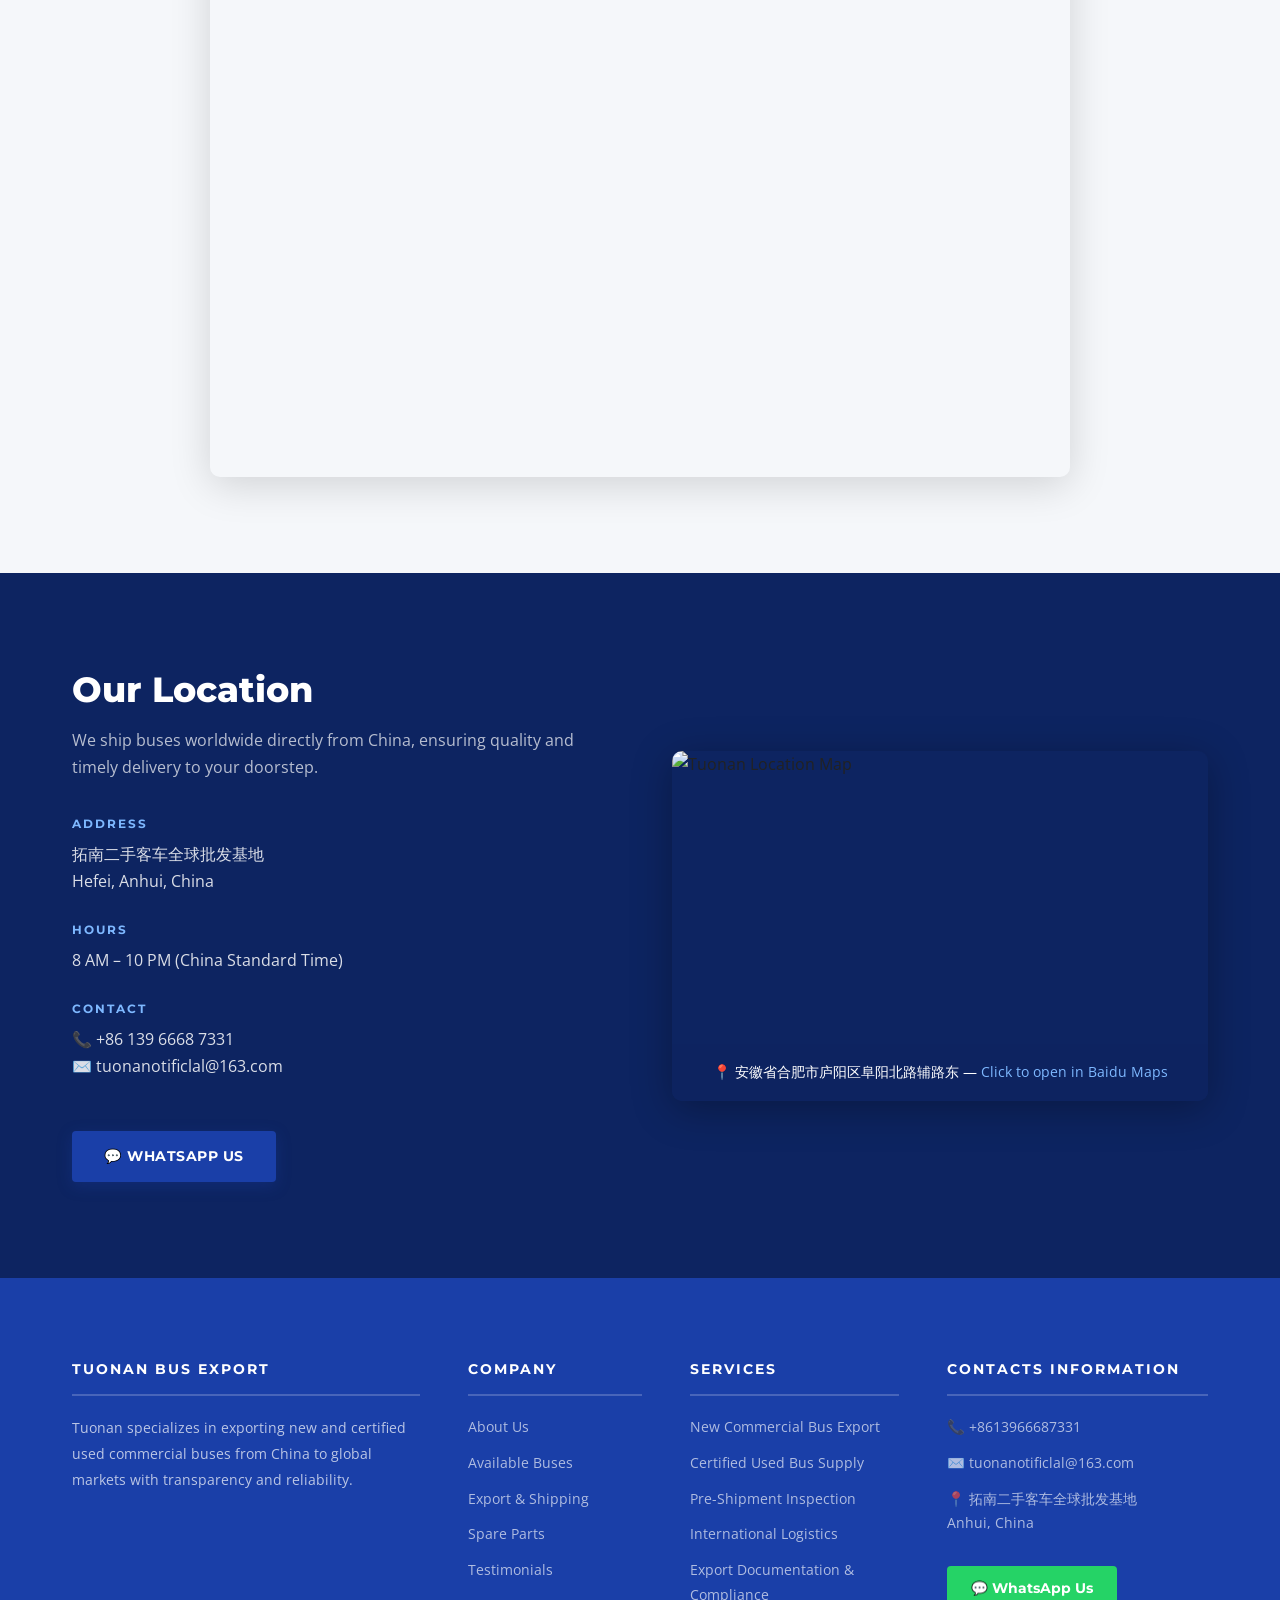
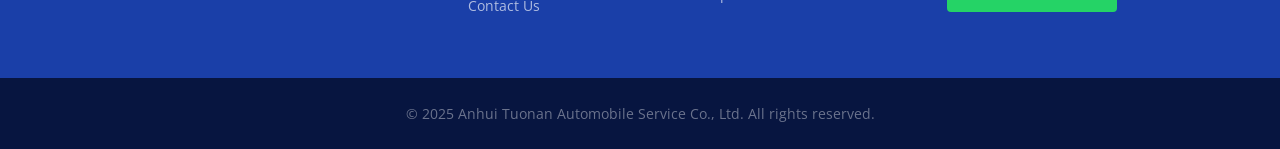
==== commit e51a6027: "Add files via upload" ====
--- a/about.html
+++ b/about.html
@@ -255,7 +255,12 @@
         <a href="https://wa.me/8613966687331" class="btn-primary" target="_blank">💬 WhatsApp Us</a>
       </div>
       <div class="location-map">
-        <iframe src="https://map.baidu.com/embed/search/安徽省合肥市庐阳区阜阳北路辅路东/@13003200,3638900,16z?querytype=s&wd=拓南二手客车全球批发基地&c=196&provider=pr&da_src=shareurl" allowfullscreen></iframe>
+        <a href="https://map.baidu.com/search/拓南二手客车全球批发基地/@13003200,3638900,16z" target="_blank" style="display:block; width:100%; height:100%; position:relative;">
+          <img src="https://staticmap.openstreetmap.de/staticmap.php?center=31.878,117.226&zoom=15&size=600x350&markers=31.878,117.226,red" alt="Tuonan Location Map" style="width:100%;height:100%;object-fit:cover;">
+          <div style="position:absolute;bottom:0;left:0;right:0;background:rgba(13,36,97,0.85);padding:1rem;text-align:center;">
+            <p style="color:white;margin:0;font-size:0.9rem;">📍 安徽省合肥市庐阳区阜阳北路辅路东 — <span style="color:#7eb8ff;">Click to open in Baidu Maps</span></p>
+          </div>
+        </a>
       </div>
     </div>
   </div>
@@ -263,47 +268,47 @@
 
 <!-- FOOTER -->
 <footer class="footer">
-  <div class="footer-top">
-    <div class="container footer-grid">
-      <div class="footer-col">
-        <h4>Tuonan Bus Export</h4>
-        <p>Tuonan specializes in exporting new and certified used commercial buses from China to global markets with transparency and reliability.</p>
-      </div>
-      <div class="footer-col">
-        <h4>Company</h4>
-        <ul>
-          <li><a href="about.html">About Tuonan</a></li>
-          <li><a href="buses.html">Available Buses</a></li>
-          <li><a href="export.html">Export & Shipping</a></li>
-          <li><a href="spareparts.html">Spare Parts & Technical Support</a></li>
-          <li><a href="testimonials.html">Testimonials</a></li>
-          <li><a href="contact.html">Contact Us</a></li>
-        </ul>
-      </div>
-      <div class="footer-col">
-        <h4>Services</h4>
-        <ul>
-          <li>New Commercial Bus Export</li>
-          <li>Certified Used Bus Supply</li>
-          <li>Pre-Shipment Inspection</li>
-          <li>International Logistics</li>
-          <li>Export Documentation & Compliance</li>
-        </ul>
-      </div>
-      <div class="footer-col">
-        <h4>Contacts Information</h4>
-        <ul>
-          <li>📞 +8613966687331</li>
-          <li><a href="mailto:tuonanotificlal@163.com" style="color:#aaa">tuonanotificlal@163.com</a></li>
-          <li>拓南二手客车全球批发基地<br>Anhui, China</li>
-        </ul>
-        <a href="https://wa.me/8613966687331" class="whatsapp-btn" target="_blank">💬 WhatsApp</a>
-      </div>
-    </div>
-  </div>
-  <div class="footer-bottom">
-    <p>© 2025 Anhui Tuonan Automobile Service Co., Ltd. All rights reserved.</p>
-  </div>
+<div class="footer-top">
+  <div class="container footer-grid">
+    <div class="footer-col">
+      <h4>Tuonan Bus Export</h4>
+      <p>Tuonan specializes in exporting new and certified used commercial buses from China to global markets with transparency and reliability.</p>
+    </div>
+    <div class="footer-col">
+      <h4>Company</h4>
+      <ul>
+        <li><a href="about.html">About Us</a></li>
+        <li><a href="buses.html">Available Buses</a></li>
+        <li><a href="export.html">Export & Shipping</a></li>
+        <li><a href="spareparts.html">Spare Parts</a></li>
+        <li><a href="testimonials.html">Testimonials</a></li>
+        <li><a href="contact.html">Contact Us</a></li>
+      </ul>
+    </div>
+    <div class="footer-col">
+      <h4>Services</h4>
+      <ul>
+        <li>New Commercial Bus Export</li>
+        <li>Certified Used Bus Supply</li>
+        <li>Pre-Shipment Inspection</li>
+        <li>International Logistics</li>
+        <li>Export Documentation & Compliance</li>
+      </ul>
+    </div>
+    <div class="footer-col">
+      <h4>Contacts Information</h4>
+      <ul>
+        <li>📞 +8613966687331</li>
+        <li>✉️ tuonanotificlal@163.com</li>
+        <li>📍 拓南二手客车全球批发基地<br>Anhui, China</li>
+      </ul>
+      <a href="https://wa.me/8613966687331" class="whatsapp-btn" target="_blank">💬 WhatsApp Us</a>
+    </div>
+  </div>
+</div>
+<div class="footer-bottom">
+  <p>© 2025 Anhui Tuonan Automobile Service Co., Ltd. All rights reserved.</p>
+</div>
 </footer>
 
 <script src="main.js"></script>
--- a/style.css
+++ b/style.css
@@ -458,7 +458,7 @@
 }
 
 .footer-top {
-  background: #0d2461;
+  background: #1a3fa8;
   padding: 5rem 0 3rem;
 }
 
@@ -468,7 +468,7 @@
   gap: 3rem;
 }
 
-.footer-col p { color: rgba(255,255,255,0.6); font-size: 0.9rem; line-height: 1.8; }
+.footer-col p { color: rgba(255,255,255,0.7); font-size: 0.9rem; line-height: 1.8; }
 
 .footer-col h4 {
   font-family: var(--font-heading);
@@ -479,17 +479,17 @@
   color: var(--white);
   margin-bottom: 1.2rem;
   padding-bottom: 0.8rem;
-  border-bottom: 2px solid rgba(255,255,255,0.15);
+  border-bottom: 2px solid rgba(255,255,255,0.2);
   display: block;
 }
 
 .footer-col ul li {
-  color: rgba(255,255,255,0.6);
+  color: rgba(255,255,255,0.65);
   font-size: 0.9rem;
   margin-bottom: 0.7rem;
 }
 
-.footer-col ul li a { color: rgba(255,255,255,0.6); transition: color 0.3s; }
+.footer-col ul li a { color: rgba(255,255,255,0.65); transition: color 0.3s; }
 .footer-col ul li a:hover { color: var(--white); }
 
 .whatsapp-btn {
@@ -507,13 +507,11 @@
 .whatsapp-btn:hover { background: #1ebe5d; transform: translateY(-2px); }
 
 .footer-bottom {
-  background: #071540 !important;
+  background: #071540;
   padding: 1.5rem 2rem;
   text-align: center;
   color: rgba(255,255,255,0.4);
   font-size: 0.85rem;
-  display: block;
-  width: 100%;
 }
 
 /* ===== PAGE HERO (inner pages) ===== */
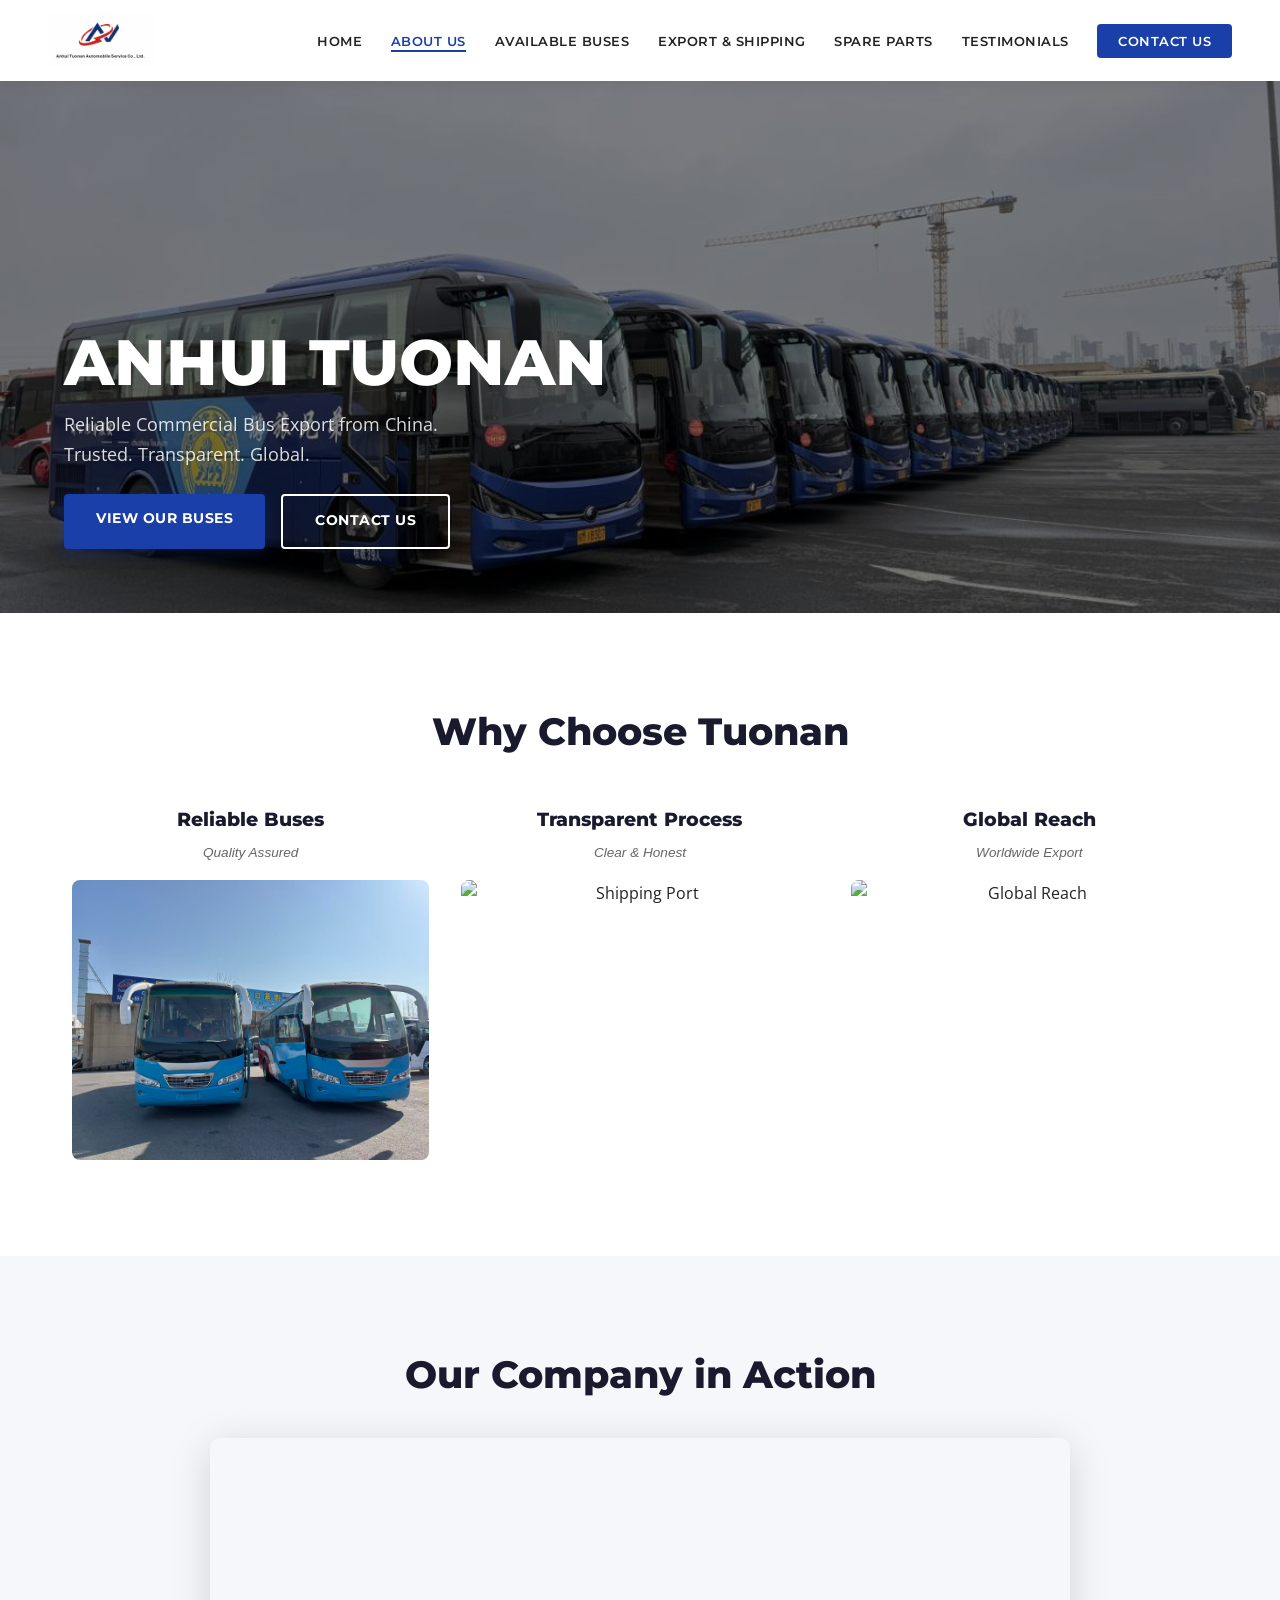
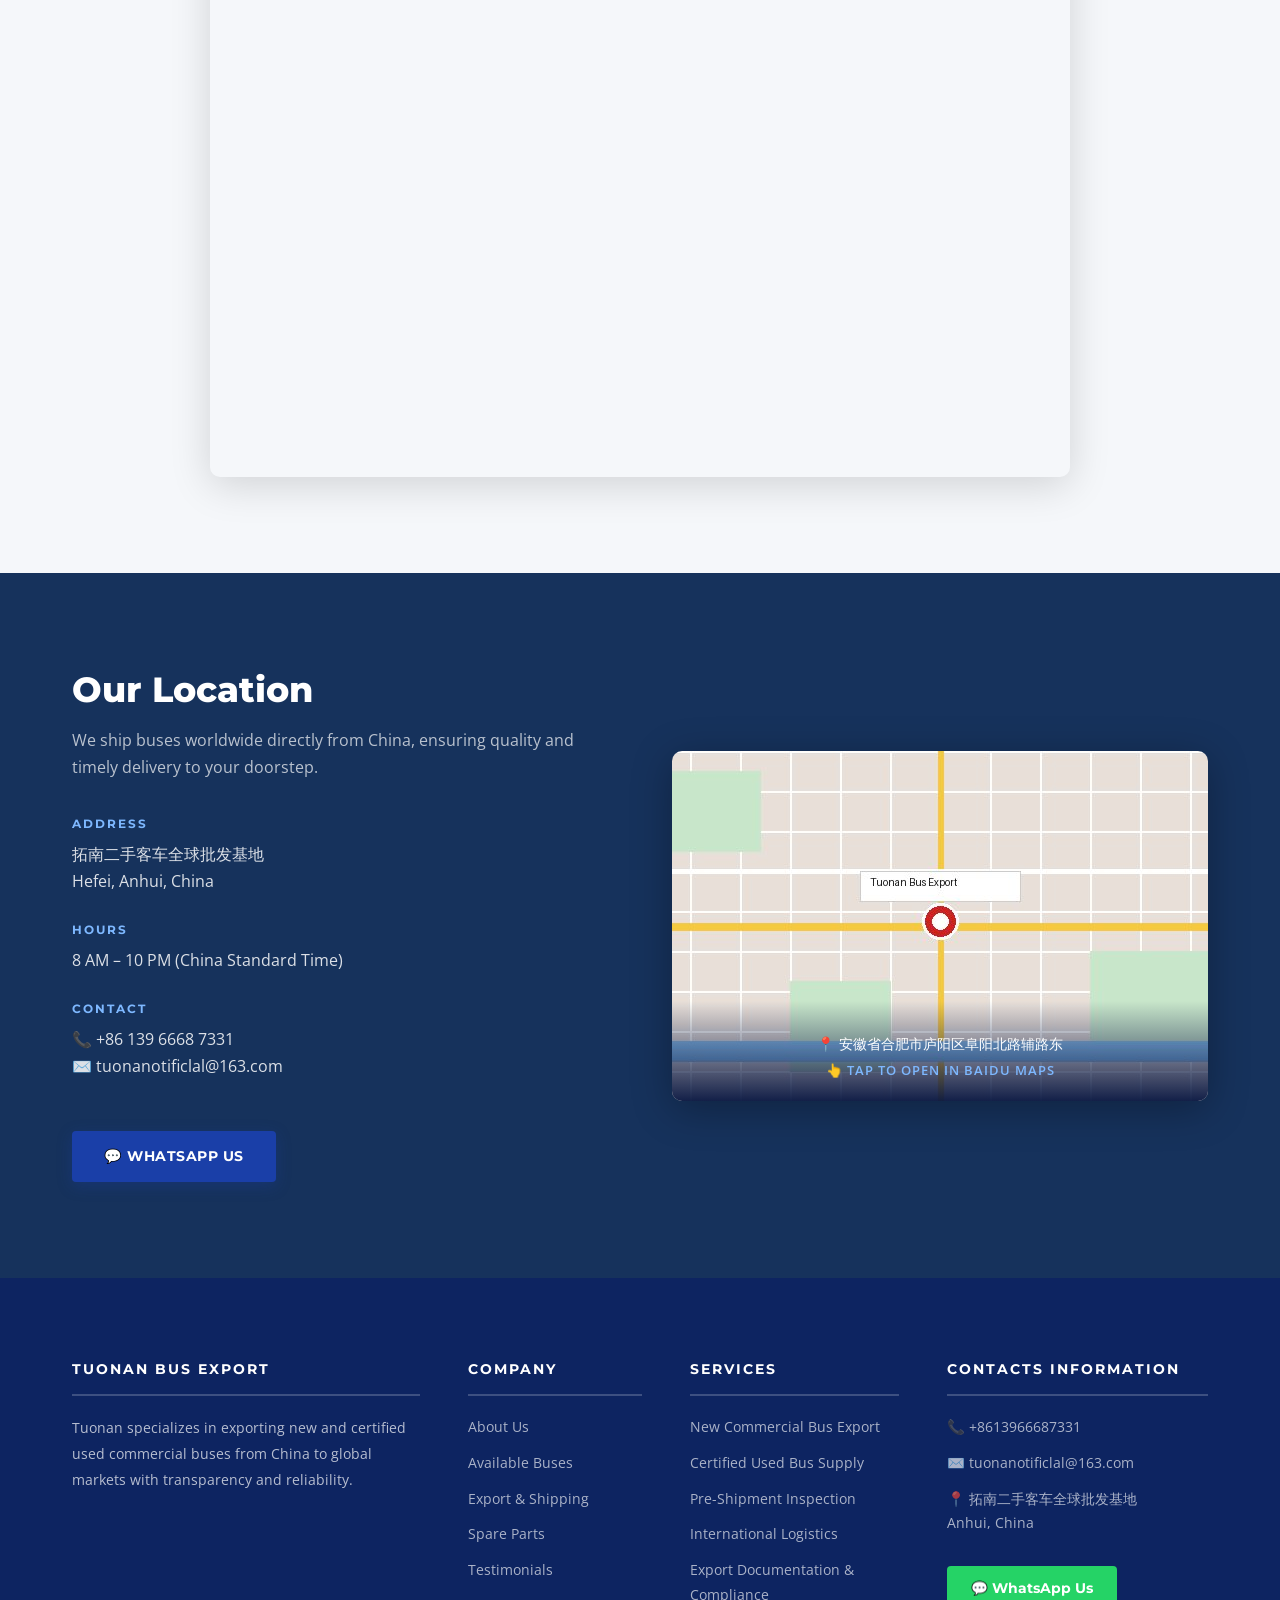
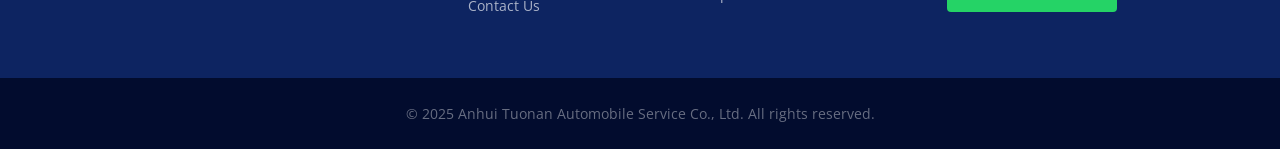
==== commit 49165941: "Add files via upload" ====
--- a/about.html
+++ b/about.html
@@ -117,7 +117,7 @@
 /* LOCATION */
 .location-section {
   padding: 6rem 0;
-  background: #0d2461;
+  background: #16325c;
 }
 .location-grid {
   display: grid;
@@ -133,9 +133,7 @@
   margin-bottom: 1rem;
 }
 .location-text p { color: rgba(255,255,255,0.7); margin-bottom: 2rem; }
-.location-detail {
-  margin-bottom: 1.5rem;
-}
+.location-detail { margin-bottom: 1.5rem; }
 .location-detail h4 {
   font-family: 'Montserrat', sans-serif;
   font-size: 0.78rem;
@@ -155,11 +153,36 @@
   overflow: hidden;
   box-shadow: 0 8px 40px rgba(0,0,0,0.3);
   height: 350px;
-}
-.location-map iframe {
+  position: relative;
+  cursor: pointer;
+}
+.location-map img {
   width: 100%;
   height: 100%;
-  border: none;
+  object-fit: cover;
+  display: block;
+}
+.map-click-overlay {
+  position: absolute;
+  bottom: 0; left: 0; right: 0;
+  background: linear-gradient(to top, rgba(7,21,64,0.95), transparent);
+  padding: 2rem 1.5rem 1.2rem;
+  text-align: center;
+}
+.map-click-overlay p {
+  color: white;
+  margin: 0;
+  font-size: 0.88rem;
+  line-height: 1.5;
+}
+.map-click-overlay span {
+  color: #7eb8ff;
+  font-weight: 600;
+  display: block;
+  margin-top: 0.3rem;
+  font-size: 0.82rem;
+  letter-spacing: 1px;
+  text-transform: uppercase;
 }
 
 @media (max-width: 900px) {
@@ -254,13 +277,12 @@
         <br>
         <a href="https://wa.me/8613966687331" class="btn-primary" target="_blank">💬 WhatsApp Us</a>
       </div>
-      <div class="location-map">
-        <a href="https://map.baidu.com/search/拓南二手客车全球批发基地/@13003200,3638900,16z" target="_blank" style="display:block; width:100%; height:100%; position:relative;">
-          <img src="https://staticmap.openstreetmap.de/staticmap.php?center=31.878,117.226&zoom=15&size=600x350&markers=31.878,117.226,red" alt="Tuonan Location Map" style="width:100%;height:100%;object-fit:cover;">
-          <div style="position:absolute;bottom:0;left:0;right:0;background:rgba(13,36,97,0.85);padding:1rem;text-align:center;">
-            <p style="color:white;margin:0;font-size:0.9rem;">📍 安徽省合肥市庐阳区阜阳北路辅路东 — <span style="color:#7eb8ff;">Click to open in Baidu Maps</span></p>
-          </div>
-        </a>
+      <div class="location-map" onclick="window.open('https://map.baidu.com/search/拓南二手客车全球批发基地/@13003200,3638900,16z','_blank')">
+        <img src="mapimg.jpg" alt="Tuonan Location - Click to open in Baidu Maps">
+        <div class="map-click-overlay">
+          <p>📍 安徽省合肥市庐阳区阜阳北路辅路东</p>
+          <span>👆 Tap to open in Baidu Maps</span>
+        </div>
       </div>
     </div>
   </div>
--- a/style.css
+++ b/style.css
@@ -454,11 +454,11 @@
 
 /* ===== FOOTER ===== */
 .footer {
+  background: #071540;
+}
+
+.footer-top {
   background: #0d2461;
-}
-
-.footer-top {
-  background: #1a3fa8;
   padding: 5rem 0 3rem;
 }
 
@@ -507,7 +507,7 @@
 .whatsapp-btn:hover { background: #1ebe5d; transform: translateY(-2px); }
 
 .footer-bottom {
-  background: #071540;
+  background: #020c2e;
   padding: 1.5rem 2rem;
   text-align: center;
   color: rgba(255,255,255,0.4);
